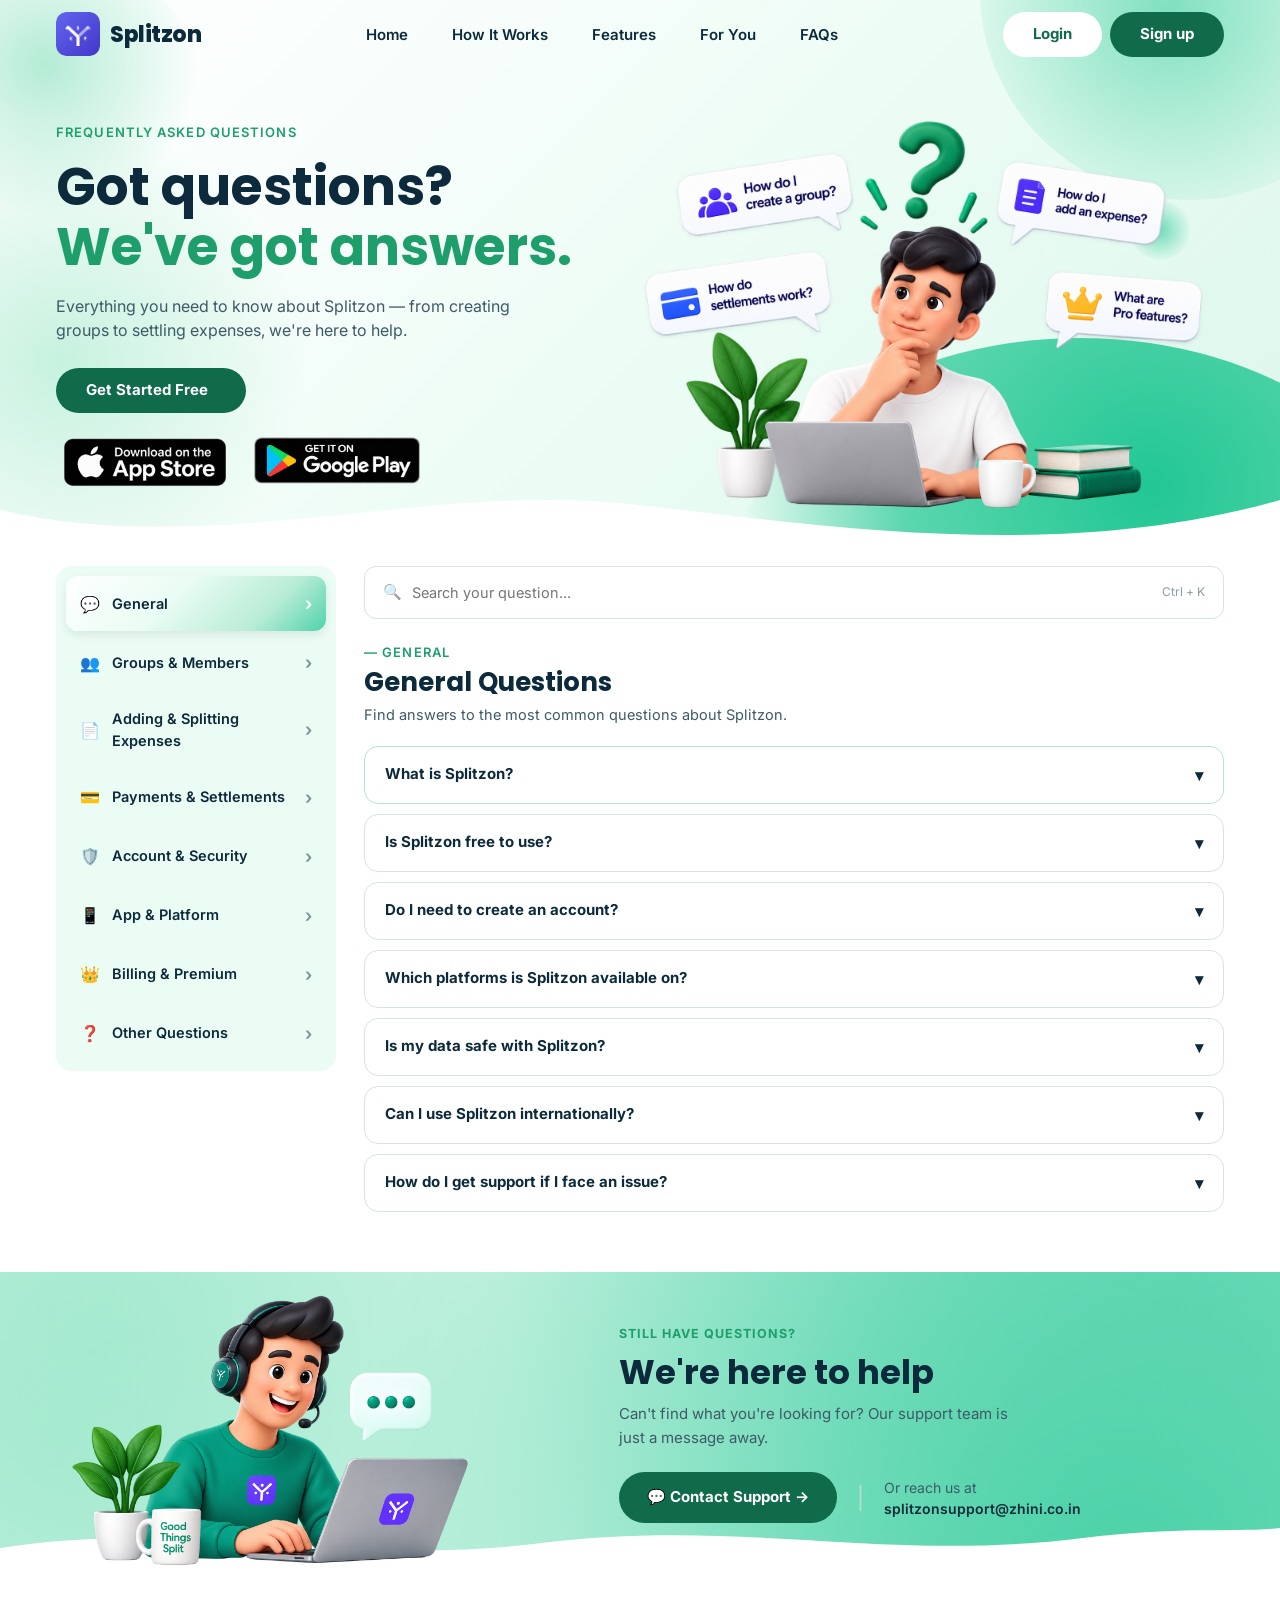
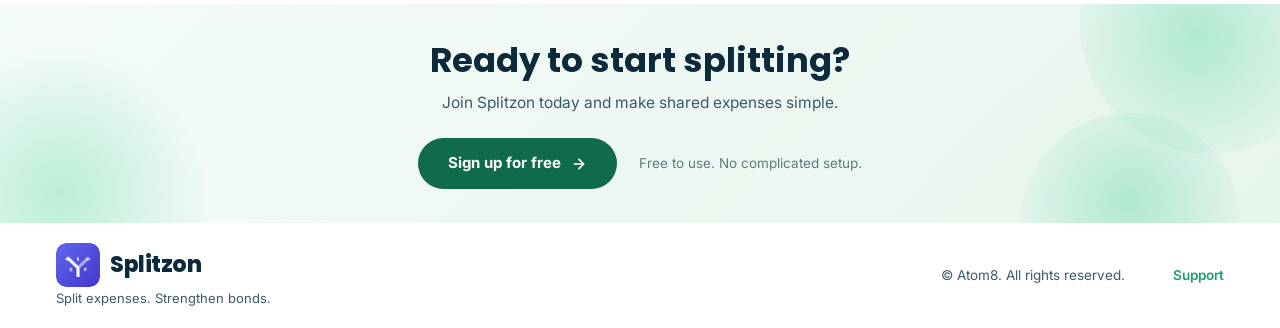
==== faq.html @ 44561567 "updated code" ====
<!DOCTYPE html>
<html lang="en">
<head>
<meta charset="UTF-8">
<meta name="viewport" content="width=device-width, initial-scale=1.0">
<title>FAQs — Splitzon</title>
<link rel="preconnect" href="https://fonts.googleapis.com">
<link href="https://fonts.googleapis.com/css2?family=Inter:wght@400;500;600;700&family=Poppins:wght@600;700;800&display=swap" rel="stylesheet">
<link rel="stylesheet" href="css/styles.css">
<link rel="stylesheet" href="css/faq.css">
</head>
<body>

<!-- ===================== NAVBAR ===================== -->
<header class="navbar">

  <div class="nav-logo">
    <img src="assets/images/logo.png" alt="Splitzon" class="logo-img">
    <span class="logo-text">Splitzon</span>
  </div>

  <!-- Desktop navigation -->
  <ul class="nav-links">
    <li><a href="index.html">Home</a></li>
    <li><a href="how-it-works.html">How It Works</a></li>
    <li><a href="features.html">Features</a></li>
    <li><a href="for-you.html">For You</a></li>
    <li><a href="faq.html" class="active">FAQs</a></li>
  </ul>

  <!-- Desktop auth -->
  <div class="nav-auth">
    <a href="#" class="btn-login">Login</a>
    <a href="#" class="btn-signup">Sign up</a>
  </div>

  <!-- Mobile hamburger -->
  <button
    class="hamburger-btn"
    id="hamburgerBtn"
    aria-label="Toggle menu"
    aria-expanded="false"
    aria-controls="mobileMenu"
  >
    <span></span>
    <span></span>
    <span></span>
  </button>

  <!-- Mobile dropdown menu -->
  <div class="mobile-menu" id="mobileMenu">

    <ul class="mobile-nav-links">
      <li><a href="index.html">Home</a></li>
      <li><a href="how-it-works.html">How It Works</a></li>
      <li><a href="features.html">Features</a></li>
      <li><a href="for-you.html">For You</a></li>
      <li><a href="faq.html" class="active">FAQs</a></li>
    </ul>

    <div class="mobile-auth">
      <a href="#" class="btn-login">Login</a>
      <a href="#" class="btn-signup">Sign up</a>
    </div>

  </div>

</header>

<!-- ===================== FAQ HERO ===================== -->
<section class="faq-hero">
  <span class="faq-blob-tr"></span>
  <span class="faq-blob-dot"></span>
  <span class="faq-blob-br"></span>

  <div class="faq-hero-inner">
    <div class="faq-hero-text">
      <p class="eyebrow">FREQUENTLY ASKED QUESTIONS</p>
      <h1 class="hero-heading">Got questions?<br><span class="accent-green">We've got answers.</span></h1>
      <p class="hero-desc">Everything you need to know about Splitzon — from creating groups to settling expenses, we're here to help.</p>
      <div class="faq-hero-btns">
    <a href="#" class="btn-signup">Get Started Free <span class="btn-arrow"></span></a>
        </div>
        <div class="store-badges">
        <a href="#"><img src="assets/images/app_store.png" alt="Download on App Store" class="badge-img"></a>
        <a href="#"><img src="assets/images/play_store_badge.png" alt="Get it on Google Play" class="badge-img"></a>
        </div>
    </div>
    <div class="faq-hero-visual">
      <img src="assets/images/person_laptop.png" alt="Thinking character" class="faq-hero-img">
    </div>
  </div>
    <div class="faq-hero-wave">
    <svg viewBox="0 0 1440 90" preserveAspectRatio="none" xmlns="http://www.w3.org/2000/svg">
      <path fill="#ffffff" d="M0,40 C240,90 480,10 720,35 C960,60 1200,90 1440,30 L1440,100 L0,100 Z"/>
    </svg>
  </div>

</section>

<!-- ===================== MAIN FAQ SECTION ===================== -->
<section class="faq-main">
  <div class="faq-wrapper">

    <!-- ---------- SIDEBAR ---------- -->
    <aside class="faq-sidebar">
      <a href="#" class="faq-category-item active" data-category="general">
        <span class="faq-cat-icon">💬</span>
        <span>General</span>
        <span class="chevron">›</span>
      </a>
      <a href="#" class="faq-category-item" data-category="groups-members">
        <span class="faq-cat-icon">👥</span>
        <span>Groups & Members</span>
        <span class="chevron">›</span>
      </a>
      <a href="#" class="faq-category-item" data-category="adding-splitting">
        <span class="faq-cat-icon">📄</span>
        <span>Adding & Splitting Expenses</span>
        <span class="chevron">›</span>
      </a>
      <a href="#" class="faq-category-item" data-category="payments-settlements">
        <span class="faq-cat-icon">💳</span>
        <span>Payments & Settlements</span>
        <span class="chevron">›</span>
      </a>
      <a href="#" class="faq-category-item" data-category="account-security">
        <span class="faq-cat-icon">🛡️</span>
        <span>Account & Security</span>
        <span class="chevron">›</span>
      </a>
      <a href="#" class="faq-category-item" data-category="app-platform">
        <span class="faq-cat-icon">📱</span>
        <span>App & Platform</span>
        <span class="chevron">›</span>
      </a>
      <a href="#" class="faq-category-item" data-category="billing-premium">
        <span class="faq-cat-icon">👑</span>
        <span>Billing & Premium</span>
        <span class="chevron">›</span>
      </a>
      <a href="#" class="faq-category-item" data-category="other-questions">
        <span class="faq-cat-icon">❓</span>
        <span>Other Questions</span>
        <span class="chevron">›</span>
      </a>
    </aside>

    <!-- ---------- CONTENT AREA ---------- -->
    <div class="faq-content">

      <div class="faq-search-wrap">
        <span class="search-icon">🔍</span>
        <input type="text" class="faq-search-input" placeholder="Search your question...">
        <span class="search-kbd">Ctrl + K</span>
      </div>

      <!-- ===== GENERAL ===== -->
      <div class="faq-content-section active" data-category="general">
        <p class="section-label">— GENERAL</p>
        <h2 class="section-heading-sm">General Questions</h2>
        <p class="faq-section-desc">Find answers to the most common questions about Splitzon.</p>

        <div class="faq-list">
          <div class="faq-item open">
            <div class="faq-question"><span>What is Splitzon?</span><span class="faq-icon">▾</span></div>
            <div class="faq-answer">
              <p>Splitzon is a simple and smart app to share expenses with friends, roommates, family, and travel groups. You can create groups, add expenses, and let Splitzon handle the math — so you can focus on the people, not the payments.</p>
            </div>
          </div>
          <div class="faq-item">
            <div class="faq-question"><span>Is Splitzon free to use?</span><span class="faq-icon">▾</span></div>
            <div class="faq-answer"><p>Yes, Splitzon is free to use for all core features like creating groups, adding expenses, and settling balances. A Premium plan is available for advanced features.</p></div>
          </div>
          <div class="faq-item">
            <div class="faq-question"><span>Do I need to create an account?</span><span class="faq-icon">▾</span></div>
            <div class="faq-answer"><p>Yes, a free account is required so your groups and expenses are saved and synced across devices.</p></div>
          </div>
          <div class="faq-item">
            <div class="faq-question"><span>Which platforms is Splitzon available on?</span><span class="faq-icon">▾</span></div>
            <div class="faq-answer"><p>Splitzon is available on iOS, Android, and the Web, with your data staying in sync across all of them.</p></div>
          </div>
          <div class="faq-item">
            <div class="faq-question"><span>Is my data safe with Splitzon?</span><span class="faq-icon">▾</span></div>
            <div class="faq-answer"><p>Yes, we use industry-standard encryption to keep your personal and financial data secure at all times.</p></div>
          </div>
          <div class="faq-item">
            <div class="faq-question"><span>Can I use Splitzon internationally?</span><span class="faq-icon">▾</span></div>
            <div class="faq-answer"><p>Yes, Splitzon supports multiple currencies so you can use it while traveling or splitting expenses abroad.</p></div>
          </div>
          <div class="faq-item">
            <div class="faq-question"><span>How do I get support if I face an issue?</span><span class="faq-icon">▾</span></div>
            <div class="faq-answer"><p>You can reach our support team anytime through the Contact Support button below or by emailing support@splitzon.com.</p></div>
          </div>
        </div>
      </div>

      <!-- ===== GROUPS & MEMBERS ===== -->
      <div class="faq-content-section" data-category="groups-members" style="display:none">
        <p class="section-label">— GROUPS & MEMBERS —</p>
        <span class="badge-pill">8 answers</span>
        <h2 class="section-heading-sm">Groups & Members</h2>
        <p class="faq-section-desc">Get answers about creating groups, managing members, invitations, permissions and more.</p>

        <div class="faq-list">
          <div class="faq-item open">
            <div class="faq-question"><span>How do I create a group in Splitzon?</span><span class="faq-icon">▾</span></div>
            <div class="faq-answer">
              <p>To create a group, tap the "+" button on the home screen and select "Create Group". Give your group a name, add a description (optional), and invite members. You can start adding expenses right away!</p>
            </div>
          </div>
          <div class="faq-item">
            <div class="faq-question"><span>How do I invite members to my group?</span><span class="faq-icon">▾</span></div>
            <div class="faq-answer"><p>Open the group, tap "Invite Members", and share the invite link via WhatsApp, Telegram, or SMS.</p></div>
          </div>
          <div class="faq-item">
            <div class="faq-question"><span>Is there a limit on the number of members?</span><span class="faq-icon">▾</span></div>
            <div class="faq-answer"><p>Free groups support up to 10 members. Premium removes this limit entirely.</p></div>
          </div>
          <div class="faq-item">
            <div class="faq-question"><span>Can I remove a member from a group?</span><span class="faq-icon">▾</span></div>
            <div class="faq-answer"><p>Yes, group admins can remove a member from the group settings page at any time.</p></div>
          </div>
          <div class="faq-item">
            <div class="faq-question"><span>Can I transfer group ownership?</span><span class="faq-icon">▾</span></div>
            <div class="faq-answer"><p>Yes, go to group settings, select a member, and choose "Make Admin" to transfer ownership.</p></div>
          </div>
          <div class="faq-item">
            <div class="faq-question"><span>What permissions do group members have?</span><span class="faq-icon">▾</span></div>
            <div class="faq-answer"><p>Members can add expenses, view balances, and settle payments. Only admins can remove members or delete the group.</p></div>
          </div>
          <div class="faq-item">
            <div class="faq-question"><span>Can I leave a group?</span><span class="faq-icon">▾</span></div>
            <div class="faq-answer"><p>Yes, you can leave a group anytime from group settings, as long as your balance is settled.</p></div>
          </div>
          <div class="faq-item">
            <div class="faq-question"><span>What happens to expenses if a member leaves?</span><span class="faq-icon">▾</span></div>
            <div class="faq-answer"><p>Their past expenses remain in the group history, but they won't be included in future splits.</p></div>
          </div>
        </div>
      </div>

      <!-- ===== ADDING & SPLITTING EXPENSES ===== -->
      <div class="faq-content-section" data-category="adding-splitting" style="display:none">
        <p class="section-label">— ADDING & SPLITTING EXPENSES —</p>
        <span class="badge-pill">10 answers</span>
        <h2 class="section-heading-sm">Adding & Splitting Expenses</h2>
        <p class="faq-section-desc">Get answers about adding expenses, splitting bills, using different split methods, and managing expense details.</p>

        <div class="faq-list">
          <div class="faq-item open">
            <div class="faq-question"><span>How do I add an expense in Splitzon?</span><span class="faq-icon">▾</span></div>
            <div class="faq-answer">
              <ol class="faq-steps">
                <li>Tap the "+" button on the home screen.</li>
                <li>Enter the amount, a title (e.g., Dinner, Rent, Trip), and select a group.</li>
                <li>Choose a category (e.g., Food, Travel, Shopping).</li>
                <li>Select how you want to split (equally, by amount, or by percentage).</li>
                <li>Add members and tap "Save".</li>
              </ol>
              <p class="faq-answer-note">That's it! The expense will be added and shared with group members.</p>
            </div>
          </div>
          <div class="faq-item">
            <div class="faq-question"><span>What are the different split methods available?</span><span class="faq-icon">▾</span></div>
            <div class="faq-answer"><p>You can split equally, by exact amount, by percentage, or by shares.</p></div>
          </div>
          <div class="faq-item">
            <div class="faq-question"><span>Can I split an expense unequally?</span><span class="faq-icon">▾</span></div>
            <div class="faq-answer"><p>Yes, choose "By Amount" or "By Percentage" when adding the expense to split it unequally.</p></div>
          </div>
          <div class="faq-item">
            <div class="faq-question"><span>How do I edit or delete an expense?</span><span class="faq-icon">▾</span></div>
            <div class="faq-answer"><p>Open the expense from the group, tap the three-dot menu, and choose Edit or Delete.</p></div>
          </div>
          <div class="faq-item">
            <div class="faq-question"><span>Can I add a receipt or image to an expense?</span><span class="faq-icon">▾</span></div>
            <div class="faq-answer"><p>Yes, you can attach a photo of the receipt while adding or editing an expense.</p></div>
          </div>
          <div class="faq-item">
            <div class="faq-question"><span>What categories can I use?</span><span class="faq-icon">▾</span></div>
            <div class="faq-answer"><p>Splitzon offers categories like Food, Travel, Rent, Shopping, Entertainment, and more.</p></div>
          </div>
          <div class="faq-item">
            <div class="faq-question"><span>Will members get notified when I add an expense?</span><span class="faq-icon">▾</span></div>
            <div class="faq-answer"><p>Yes, all group members receive an instant notification when a new expense is added.</p></div>
          </div>
          <div class="faq-item">
            <div class="faq-question"><span>Can I add expenses in different currencies?</span><span class="faq-icon">▾</span></div>
            <div class="faq-answer"><p>Yes, Splitzon supports multiple currencies for international groups and trips.</p></div>
          </div>
          <div class="faq-item">
            <div class="faq-question"><span>What happens if I added the wrong amount?</span><span class="faq-icon">▾</span></div>
            <div class="faq-answer"><p>You can edit the expense anytime to correct the amount — balances update automatically.</p></div>
          </div>
          <div class="faq-item">
            <div class="faq-question"><span>Can I mark an expense as paid?</span><span class="faq-icon">▾</span></div>
            <div class="faq-answer"><p>Yes, you can mark any expense or your share as paid manually from the expense details screen.</p></div>
          </div>
        </div>
      </div>

      <!-- ===== PAYMENTS & SETTLEMENTS ===== -->
      <div class="faq-content-section" data-category="payments-settlements" style="display:none">
        <p class="section-label">— PAYMENTS & SETTLEMENTS —</p>
        <span class="badge-pill">9 answers</span>
        <h2 class="section-heading-sm">Payments & Settlements</h2>
        <p class="faq-section-desc">Get answers about settling balances, making payments, tracking who owes what, and using different payment methods in Splitzon.</p>

        <div class="faq-list">
          <div class="faq-item open">
            <div class="faq-question"><span>How do I settle my balance in Splitzon?</span><span class="faq-icon">▾</span></div>
            <div class="faq-answer">
              <ol class="faq-steps">
                <li>Open the group and go to the Settlements tab.</li>
                <li>Tap "Settle Now" next to the amount you owe.</li>
                <li>Choose a payment method (e.g., UPI, card, or mark as paid offline).</li>
                <li>Confirm the payment and you're done!</li>
              </ol>
              <p class="faq-answer-note">Once the payment is completed, the balance will be updated automatically for all members in the group.</p>
            </div>
          </div>
          <div class="faq-item">
            <div class="faq-question"><span>What payment methods are supported?</span><span class="faq-icon">▾</span></div>
            <div class="faq-answer"><p>Splitzon supports UPI, debit/credit cards, and marking payments as done offline.</p></div>
          </div>
          <div class="faq-item">
            <div class="faq-question"><span>Is it safe to make payments through Splitzon?</span><span class="faq-icon">▾</span></div>
            <div class="faq-answer"><p>Yes, all payments are processed through secure, encrypted payment gateways.</p></div>
          </div>
          <div class="faq-item">
            <div class="faq-question"><span>Can I mark a payment as done manually?</span><span class="faq-icon">▾</span></div>
            <div class="faq-answer"><p>Yes, if you paid someone outside the app (e.g., cash), you can mark it as settled manually.</p></div>
          </div>
          <div class="faq-item">
            <div class="faq-question"><span>How long does it take for a payment to reflect?</span><span class="faq-icon">▾</span></div>
            <div class="faq-answer"><p>Online payments reflect instantly. Manual settlements reflect as soon as you mark them.</p></div>
          </div>
          <div class="faq-item">
            <div class="faq-question"><span>What happens after I make a payment?</span><span class="faq-icon">▾</span></div>
            <div class="faq-answer"><p>The group balance updates automatically and all members are notified.</p></div>
          </div>
          <div class="faq-item">
            <div class="faq-question"><span>Can I view my payment history?</span><span class="faq-icon">▾</span></div>
            <div class="faq-answer"><p>Yes, tap on any group and go to the Settlements tab to view full payment history.</p></div>
          </div>
          <div class="faq-item">
            <div class="faq-question"><span>Can I remind someone to settle their balance?</span><span class="faq-icon">▾</span></div>
            <div class="faq-answer"><p>Yes, tap "Remind" next to their name to send a gentle payment reminder.</p></div>
          </div>
          <div class="faq-item">
            <div class="faq-question"><span>Does Splitzon charge any fees for payments?</span><span class="faq-icon">▾</span></div>
            <div class="faq-answer"><p>Splitzon does not charge extra fees; standard payment gateway charges may apply.</p></div>
          </div>
        </div>
      </div>

      <!-- ===== ACCOUNT & SECURITY ===== -->
      <div class="faq-content-section" data-category="account-security" style="display:none">
        <p class="section-label">— ACCOUNT & SECURITY —</p>
        <span class="badge-pill">10 answers</span>
        <h2 class="section-heading-sm">Account & Security</h2>
        <p class="faq-section-desc">Get answers about your account, login, security settings, data privacy, and keeping your information safe on Splitzon.</p>

        <div class="faq-list">
          <div class="faq-item open">
            <div class="faq-question"><span>How do I create an account on Splitzon?</span><span class="faq-icon">▾</span></div>
            <div class="faq-answer">
              <ol class="faq-steps">
                <li>Download the Splitzon app (iOS or Android) or visit our website.</li>
                <li>Enter your mobile number and verify it with the OTP.</li>
                <li>Add your name and profile details.</li>
                <li>You're all set! Start creating groups and sharing expenses.</li>
              </ol>
            </div>
          </div>
          <div class="faq-item">
            <div class="faq-question"><span>How do I log in to my account?</span><span class="faq-icon">▾</span></div>
            <div class="faq-answer"><p>Enter your registered mobile number and verify with the OTP sent to your phone.</p></div>
          </div>
          <div class="faq-item">
            <div class="faq-question"><span>Can I change my registered mobile number?</span><span class="faq-icon">▾</span></div>
            <div class="faq-answer"><p>Yes, go to Profile → Security → Change Mobile Number and verify the new number with OTP.</p></div>
          </div>
          <div class="faq-item">
            <div class="faq-question"><span>How can I reset my password?</span><span class="faq-icon">▾</span></div>
            <div class="faq-answer"><p>Tap "Forgot Password" on the login screen and follow the OTP verification steps.</p></div>
          </div>
          <div class="faq-item">
            <div class="faq-question"><span>Is my data safe with Splitzon?</span><span class="faq-icon">▾</span></div>
            <div class="faq-answer"><p>Yes, we use industry-leading encryption to protect all your personal and financial data.</p></div>
          </div>
          <div class="faq-item">
            <div class="faq-question"><span>Can I delete my account?</span><span class="faq-icon">▾</span></div>
            <div class="faq-answer"><p>Yes, go to Profile → Security → Delete Account. This action is permanent.</p></div>
          </div>
          <div class="faq-item">
            <div class="faq-question"><span>What data does Splitzon collect?</span><span class="faq-icon">▾</span></div>
            <div class="faq-answer"><p>We collect only what's needed — your name, mobile number, and expense data you enter.</p></div>
          </div>
          <div class="faq-item">
            <div class="faq-question"><span>Can I control who sees my information?</span><span class="faq-icon">▾</span></div>
            <div class="faq-answer"><p>Yes, use the Privacy settings to control what group members can see about you.</p></div>
          </div>
          <div class="faq-item">
            <div class="faq-question"><span>How do I enable two-factor authentication (2FA)?</span><span class="faq-icon">▾</span></div>
            <div class="faq-answer"><p>Go to Profile → Security → Two-Factor Authentication and follow the setup steps.</p></div>
          </div>
          <div class="faq-item">
            <div class="faq-question"><span>What should I do if I suspect suspicious activity?</span><span class="faq-icon">▾</span></div>
            <div class="faq-answer"><p>Immediately change your password and contact support@splitzon.com.</p></div>
          </div>
        </div>
      </div>

      <!-- ===== APP & PLATFORM ===== -->
      <div class="faq-content-section" data-category="app-platform" style="display:none">
        <p class="section-label">— APP & PLATFORM —</p>
        <span class="badge-pill">9 answers</span>
        <h2 class="section-heading-sm">App & Platform</h2>
        <p class="faq-section-desc">Get answers about the Splitzon app, supported platforms, device requirements, updates, and troubleshooting.</p>

        <div class="faq-list">
          <div class="faq-item open">
            <div class="faq-question"><span>Which platforms is Splitzon available on?</span><span class="faq-icon">▾</span></div>
            <div class="faq-answer">
              <ul class="faq-icon-list">
                <li><span class="platform-icon"></span><strong>iOS</strong> – Download from the App Store (iOS 13.0 or later)</li>
                <li><span class="platform-icon">▶</span><strong>Android</strong> – Download from the Google Play Store (Android 8.0 or later)</li>
                <li><span class="platform-icon">🌐</span><strong>Web</strong> – Access via our website at app.splitzon.com</li>
              </ul>
              <p class="faq-answer-note">Your data stays in sync across all devices, so you can use Splitzon anytime, anywhere.</p>
            </div>
          </div>
          <div class="faq-item">
            <div class="faq-question"><span>What are the minimum system requirements?</span><span class="faq-icon">▾</span></div>
            <div class="faq-answer"><p>iOS 13.0+, Android 8.0+, or any modern web browser.</p></div>
          </div>
          <div class="faq-item">
            <div class="faq-question"><span>How do I download and install the app?</span><span class="faq-icon">▾</span></div>
            <div class="faq-answer"><p>Search "Splitzon" on the App Store or Google Play and tap Install.</p></div>
          </div>
          <div class="faq-item">
            <div class="faq-question"><span>Is Splitzon available on desktop or web?</span><span class="faq-icon">▾</span></div>
            <div class="faq-answer"><p>Yes, visit app.splitzon.com from any desktop browser.</p></div>
          </div>
          <div class="faq-item">
            <div class="faq-question"><span>Can I use the same account on multiple devices?</span><span class="faq-icon">▾</span></div>
            <div class="faq-answer"><p>Yes, log in with the same mobile number on any device to access your account.</p></div>
          </div>
          <div class="faq-item">
            <div class="faq-question"><span>How do I update the app?</span><span class="faq-icon">▾</span></div>
            <div class="faq-answer"><p>Updates are available through the App Store or Google Play automatically or manually.</p></div>
          </div>
          <div class="faq-item">
            <div class="faq-question"><span>Why am I not receiving notifications?</span><span class="faq-icon">▾</span></div>
            <div class="faq-answer"><p>Check that notifications are enabled for Splitzon in your device settings.</p></div>
          </div>
          <div class="faq-item">
            <div class="faq-question"><span>The app is not working. What should I do?</span><span class="faq-icon">▾</span></div>
            <div class="faq-answer"><p>Try restarting the app, checking your internet connection, or reinstalling it.</p></div>
          </div>
          <div class="faq-item">
            <div class="faq-question"><span>Is Splitzon available in my country?</span><span class="faq-icon">▾</span></div>
            <div class="faq-answer"><p>Splitzon is available worldwide with multi-currency support.</p></div>
          </div>
        </div>
      </div>

      <!-- ===== BILLING & PREMIUM ===== -->
      <div class="faq-content-section" data-category="billing-premium" style="display:none">
        <p class="section-label">— BILLING & PREMIUM —</p>
        <span class="badge-pill">10 answers</span>
        <h2 class="section-heading-sm">Billing & Premium</h2>
        <p class="faq-section-desc">Find answers about Splitzon Premium, subscription plans, billing, payments, features, and more.</p>

        <div class="faq-list">
          <div class="faq-item open">
            <div class="faq-question"><span>What is Splitzon Premium?</span><span class="faq-icon">▾</span></div>
            <div class="faq-answer">
              <p>Splitzon Premium gives you access to advanced features to make shared expenses even simpler. With Premium, you get:</p>
              <ul class="faq-checklist">
                <li>Unlimited groups and members</li>
                <li>Advanced expense insights and reports</li>
                <li>Export to PDF/Excel</li>
                <li>WhatsApp & Telegram notifications</li>
                <li>Priority customer support</li>
              </ul>
              <p class="faq-answer-note">Upgrade to Premium and get the most out of Splitzon!</p>
            </div>
          </div>
          <div class="faq-item">
            <div class="faq-question"><span>How much does Splitzon Premium cost?</span><span class="faq-icon">▾</span></div>
            <div class="faq-answer"><p>Pricing details are available on our Plans page and may vary by region.</p></div>
          </div>
          <div class="faq-item">
            <div class="faq-question"><span>How do I upgrade to Premium?</span><span class="faq-icon">▾</span></div>
            <div class="faq-answer"><p>Go to Profile → Billing & Premium and tap "Unlock More Together".</p></div>
          </div>
          <div class="faq-item">
            <div class="faq-question"><span>What payment methods are supported?</span><span class="faq-icon">▾</span></div>
            <div class="faq-answer"><p>We support UPI, credit/debit cards, and major digital wallets.</p></div>
          </div>
          <div class="faq-item">
            <div class="faq-question"><span>Can I cancel my subscription anytime?</span><span class="faq-icon">▾</span></div>
            <div class="faq-answer"><p>Yes, you can cancel anytime from Profile → Billing & Premium → Manage Subscription.</p></div>
          </div>
          <div class="faq-item">
            <div class="faq-question"><span>Will I get a refund if I cancel?</span><span class="faq-icon">▾</span></div>
            <div class="faq-answer"><p>Refunds are handled as per our refund policy — please check the Plans page for details.</p></div>
          </div>
          <div class="faq-item">
            <div class="faq-question"><span>What happens after my subscription ends?</span><span class="faq-icon">▾</span></div>
            <div class="faq-answer"><p>Your account reverts to the free plan, and Premium-only features become unavailable.</p></div>
          </div>
          <div class="faq-item">
            <div class="faq-question"><span>Is there a free trial available?</span><span class="faq-icon">▾</span></div>
            <div class="faq-answer"><p>Yes, new users can try Premium free for a limited period.</p></div>
          </div>
          <div class="faq-item">
            <div class="faq-question"><span>What features are included in the free plan?</span><span class="faq-icon">▾</span></div>
            <div class="faq-answer"><p>The free plan includes group creation, expense splitting, and basic settlements.</p></div>
          </div>
          <div class="faq-item">
            <div class="faq-question"><span>I was charged but didn't receive Premium. What should I do?</span><span class="faq-icon">▾</span></div>
            <div class="faq-answer"><p>Please contact support@splitzon.com with your payment details for quick resolution.</p></div>
          </div>
        </div>
      </div>

      <!-- ===== OTHER QUESTIONS ===== -->
      <div class="faq-content-section" data-category="other-questions" style="display:none">
        <p class="section-label">— OTHER QUESTIONS —</p>
        <span class="badge-pill">11 answers</span>
        <h2 class="section-heading-sm">Other Questions</h2>
        <p class="faq-section-desc">Find answers to miscellaneous questions about Splitzon, use cases, troubleshooting, and more.</p>

        <div class="faq-list">
          <div class="faq-item open">
            <div class="faq-question"><span>What is Splitzon and how is it different from other expense apps?</span><span class="faq-icon">▾</span></div>
            <div class="faq-answer">
              <p>Splitzon is a simple and smart app to share expenses with friends, roommates, family, and travel groups. Unlike traditional expense apps, Splitzon focuses on people — not just payments. You can create groups, add expenses, split them in different ways, and settle balances easily, with support across mobile, web, WhatsApp, and Telegram.</p>
              <ul class="faq-checklist">
                <li>Simple and easy to use</li>
                <li>Supports multiple split methods</li>
                <li>Works across mobile, web, and chat platforms</li>
                <li>Built for groups, trips, roommates, and more</li>
              </ul>
            </div>
          </div>
          <div class="faq-item">
            <div class="faq-question"><span>Can I use Splitzon for personal expenses (not groups)?</span><span class="faq-icon">▾</span></div>
            <div class="faq-answer"><p>Yes, you can track personal expenses in a solo group without inviting anyone else.</p></div>
          </div>
          <div class="faq-item">
            <div class="faq-question"><span>Is Splitzon available in my country?</span><span class="faq-icon">▾</span></div>
            <div class="faq-answer"><p>Yes, Splitzon is available worldwide with multi-currency support.</p></div>
          </div>
          <div class="faq-item">
            <div class="faq-question"><span>Does Splitzon support multiple currencies?</span><span class="faq-icon">▾</span></div>
            <div class="faq-answer"><p>Yes, you can add expenses in different currencies within the same group.</p></div>
          </div>
          <div class="faq-item">
            <div class="faq-question"><span>Can I export my data?</span><span class="faq-icon">▾</span></div>
            <div class="faq-answer"><p>Yes, Premium users can export group data and reports to PDF or Excel.</p></div>
          </div>
          <div class="faq-item">
            <div class="faq-question"><span>How do I report a bug or suggest a feature?</span><span class="faq-icon">▾</span></div>
            <div class="faq-answer"><p>Email us at support@splitzon.com — we welcome all feedback and suggestions.</p></div>
          </div>
          <div class="faq-item">
            <div class="faq-question"><span>Is there a limit on the number of groups I can create?</span><span class="faq-icon">▾</span></div>
            <div class="faq-answer"><p>Free users can create up to 5 groups; Premium removes this limit.</p></div>
          </div>
          <div class="faq-item">
            <div class="faq-question"><span>Can I use Splitzon for business or teams?</span><span class="faq-icon">▾</span></div>
            <div class="faq-answer"><p>Yes, teams can use Splitzon to track shared expenses like travel or office costs.</p></div>
          </div>
          <div class="faq-item">
            <div class="faq-question"><span>What happens if I lose my phone?</span><span class="faq-icon">▾</span></div>
            <div class="faq-answer"><p>Log in with your mobile number and OTP on a new device — your data stays safe in the cloud.</p></div>
          </div>
          <div class="faq-item">
            <div class="faq-question"><span>How do I delete my data?</span><span class="faq-icon">▾</span></div>
            <div class="faq-answer"><p>Go to Profile → Security → Delete Account to permanently remove your data.</p></div>
          </div>
          <div class="faq-item">
            <div class="faq-question"><span>Where can I contact support?</span><span class="faq-icon">▾</span></div>
            <div class="faq-answer"><p>Reach us anytime at support@splitzon.com or via the Contact Support button below.</p></div>
          </div>
        </div>
      </div>

    </div><!-- /.faq-content -->
  </div><!-- /.faq-wrapper -->
</section>

<!-- ===================== SUPPORT CTA BAND ===================== -->
<div class="decor-wrap">
<section class="faq-support-band">
  <div class="support-left">
    <img src="assets/images/contact_us.png" alt="Support agent" class="support-img">
  </div>
  <div class="support-right">
    <p class="section-label">STILL HAVE QUESTIONS?</p>
    <h2 class="section-heading-sm">We're here to help</h2>
    <p class="faq-section-desc">Can't find what you're looking for? Our support team is just a message away.</p>
    <div class="support-cta-row">
        <a href="#" class="btn-signup">💬 Contact Support →</a>
        <span class="support-divider">|</span>
        <span class="support-email">Or reach us at <strong>splitzonsupport@zhini.co.in</strong></span>
    </div>
  </div>
</section>

<!-- ===================== FINAL CTA ===================== -->
<section class="final-cta">
  <span class="cta-blob cta-blob-1"></span>
  <span class="cta-blob cta-blob-2"></span>
  <span class="cta-blob cta-blob-3"></span>
  <div class="final-cta-inner">
    <h2>Ready to start splitting?</h2>
    <p>Join Splitzon today and make shared expenses simple.</p>
    <div class="cta-row">
      <a href="#" class="btn-signup">Sign up for free
        <svg class="btn-arrow" width="16" height="16" viewBox="0 0 24 24" fill="none" stroke="currentColor" stroke-width="2.5" stroke-linecap="round" stroke-linejoin="round"><path d="M5 12h14M12 5l7 7-7 7"/></svg>
      </a>
      <span class="cta-note">Free to use. No complicated setup.</span>
    </div>
  </div>
</section>

<!-- ===================== FOOTER ===================== -->
<footer class="footer">
  <div class="footer-brand">
    <div class="nav-logo">
      <img src="assets/images/logo.png" alt="Splitzon" class="logo-img">
      <span class="logo-text">Splitzon</span>
    </div>
    <p>Split expenses. Strengthen bonds.</p>
  </div>
  <div class="footer-bottom-bar">
    <span class="footer-copyright">© Atom8. All rights reserved.</span>
    <a href="#" class="footer-support-link">Support</a>
  </div>
</footer>

<script src="js/script.js"></script>
<script src="js/mobile-menu.js"></script>
</body>
</html>
---- css/styles.css ----
/* ==========================================================
   Splitzon Landing Page — CSS
   Colors/fonts mirror the Flutter SplitzonColors / SplitzonText
   Updated to match latest Flutter home_screen.dart
   + Mobile responsive fixes (hamburger menu, phone mockup, trust strip)
   ========================================================== */

:root {
  --navy-text: #0C2A3B;
  --body-text: #3E5A66;
  --purple: #6C4FE8;
  --dark-green-btn: #0F6B4A;
  --mint-top: #EFFDF6;
  --mint-mid: #BDEBD3;
  --teal-bottom: #57C596;
  --card-green-bg: #DDF3E7;
  --card-purple-bg: #E9E3FB;
  --card-orange-bg: #FCEBD7;
  --card-pink-bg: #FBE1E7;
  --card-blue-bg: #DCEBFB;
  --section-label-green: #1E9E6B;
  --footer-bg: #EAF9F1;
  --input-border: #D8E4E1;
}

* {
  box-sizing: border-box;
}

* { box-sizing: border-box; margin: 0; padding: 0; }

body {
  font-family: 'Inter', sans-serif;
  color: var(--body-text);
  line-height: 1.5;
  background: #ffffff;
  overflow-x: hidden;
}

h1, h2, h3, h4 {
  font-family: 'Poppins', sans-serif;
  color: var(--navy-text);
  font-weight: 700;
  line-height: 1.15;
}

a { text-decoration: none; color: inherit; }

.hero {
  position: relative;
  isolation: isolate;
  overflow: hidden;
  background:
    linear-gradient(
      110deg,
      #FFFFFF 0%,
      #F5FCF8 30%,
      #E4F7ED 52%,
      #A9E3C5 68%,
      #32B982 100%
    );
}

.hero::before {
  content: "";
  position: absolute;
  width: 850px;
  height: 850px;
  right: -300px;
  top: -500px;
  border-radius: 50%;
  border: 100px solid rgba(255, 255, 255, 0.28);
  filter: blur(1px);
  pointer-events: none;
  z-index: -1;
}

.hero::after {
  content: "";
  position: absolute;
  width: 760px;
  height: 760px;
  right: -300px;
  bottom: -560px;
  border-radius: 50%;
  border: 90px solid rgba(255, 255, 255, 0.12);
  pointer-events: none;
  z-index: -1;
}

.navbar {
  position: relative;
  display: flex;
  align-items: center;
  justify-content: space-between;
  padding: 12px 56px;
  flex-wrap: wrap;
  gap: 16px;
}

.nav-logo { display: flex; align-items: center; gap: 10px; }
.logo-img {
  width: 44px;
  height: 44px;
  border-radius: 10px;
  object-fit: contain;
  display: block;
  image-rendering: auto;
}
.logo-fallback {
  width: 40px; height: 40px; border-radius: 10px;
  background: var(--purple); color: #fff;
  align-items: center; justify-content: center; font-weight: 800;
}
.logo-text { font-family: 'Poppins', sans-serif; font-weight: 800; font-size: 22px; color: var(--navy-text); letter-spacing: -0.5px; }

.nav-links { display: flex; list-style: none; gap: 44px; }
.nav-links a { font-weight: 600; font-size: 15px; color: var(--navy-text); }
.nav-links a:hover { color: var(--section-label-green); }

.nav-auth { display: flex; align-items: center; gap: 8px; }
.btn-login {
  font-weight: 700; font-size: 15px; color: var(--dark-green-btn);
  background: #fff; padding: 11px 30px; border-radius: 30px;
}
.btn-signup {
  background: var(--dark-green-btn); color: #fff; font-weight: 700; font-size: 15px;
  padding: 11px 30px; border-radius: 30px; transition: opacity 0.15s ease;
}
.btn-signup:hover { opacity: 0.9; }

/* ================= HAMBURGER (mobile only) ================= */
.hamburger-btn {
  display: none;
  flex-direction: column;
  justify-content: center;
  align-items: center;
  gap: 5px;
  width: 40px;
  height: 40px;
  background: transparent;
  border: none;
  cursor: pointer;
  z-index: 30;
  flex-shrink: 0;
}
.hamburger-btn span {
  display: block;
  width: 24px;
  height: 2.5px;
  border-radius: 2px;
  background: var(--navy-text);
  transition: transform 0.25s ease, opacity 0.2s ease;
}
.hamburger-btn.open span:nth-child(1) { transform: translateY(7.5px) rotate(45deg); }
.hamburger-btn.open span:nth-child(2) { opacity: 0; }
.hamburger-btn.open span:nth-child(3) { transform: translateY(-7.5px) rotate(-45deg); }

.mobile-menu {
  display: none;
  width: 100%;
  flex-direction: column;
  background: #fff;
  border-radius: 16px;
  box-shadow: 0 12px 28px rgba(12, 42, 59, 0.14);
  margin-top: 8px;
  padding: 10px 8px;
  order: 3;
}
.mobile-menu.open { display: flex; }
.mobile-nav-links { list-style: none; display: flex; flex-direction: column; }
.mobile-nav-links a {
  display: block;
  font-weight: 600;
  font-size: 15px;
  color: var(--navy-text);
  padding: 12px 14px;
  border-radius: 10px;
}
.mobile-nav-links a:active,
.mobile-nav-links a:hover { background: var(--footer-bg); color: var(--section-label-green); }
.mobile-auth {
  display: flex;
  gap: 10px;
  padding: 10px 10px 4px;
  border-top: 1px solid #EEF3F1;
  margin-top: 6px;
}
.mobile-auth .btn-login,
.mobile-auth .btn-signup {
  flex: 1;
  text-align: center;
  padding: 12px 10px;
}
.mobile-auth .btn-login { border: 1.5px solid var(--dark-green-btn); }

.hero-content {
  position: relative;
  z-index: 2;
  display: flex;
  align-items: flex-start;
  justify-content: space-between;
  gap: 40px;
  padding: 30px 56px 0;
  flex-wrap: wrap;
}

.hero-text { max-width: 520px; }
.eyebrow {
  font-weight: 600; font-size: 13px; letter-spacing: 1.1px;
  color: var(--section-label-green); margin-bottom: 14px;
}
.hero-heading { font-size: 52px; margin-bottom: 18px; }
.accent-green { color: #1E9E6B; }
.hero-desc { font-size: 16px; margin-bottom: 26px; max-width: 480px; }

.store-badges { display: flex; gap: 12px; margin-bottom: 14px; }
.badge-img { height: 46px; }

.hero-footnote { font-size: 13px; }

.hero-visual {
  position: relative;
  flex: 1;
  min-width: 420px;
  height: 420px;
  padding-left: 190px;
  z-index: 1;
}
.mockup-stack { position: relative; width: 100%; height: 100%; }
.laptop-mockup {
  position: absolute; left: 40px; top: 50px; width: 510px;; max-width: 90%;
  filter: drop-shadow(0 20px 30px rgba(0,0,0,0.18));
}
.phone-mockup {
  position: absolute; left: 15px; top: 90px; width: 220px;
  filter: drop-shadow(0 15px 20px rgba(0,0,0,0.2));
}

.float-card {
  position: absolute;
  width: 135px;
  background: #fff;
  border-radius: 14px;
  padding: 11px;
  box-shadow: 0 8px 16px rgba(0,0,0,0.08);
}

.float-card p {
  font-size: 13.5px;
  font-weight: 600;
  color: var(--navy-text);
  line-height: 1.25;
}

.float-icon {
  width: 34px; height: 34px; border-radius: 9px; margin-bottom: 8px;
  display: flex; align-items: center; justify-content: center; font-size: 16px;
}
.icon-green { background: var(--card-green-bg); }
.icon-purple { background: var(--card-purple-bg); }
.icon-orange { background: var(--card-orange-bg); }
.icon-pink { background: var(--card-pink-bg); }
.icon-blue { background: var(--card-blue-bg); }

.card-whatsapp { left: -155px; top: 10px; }
.card-track    { left: -155px; top: 140px; }
.card-settle   { left: -155px; top: 270px; }

.card-telegram {
  position: absolute;
  right: 0;
  top: 10px;
  height: 135px;
}

.card-currency {
  position: absolute;
  right: 0;
  top: 155px;
  height: 135px;
}

.card-notify {
  position: absolute;
  right: 0;
  top: 300px;
  height: 135px;
}

.flags-row { display: flex; margin-bottom: 8px; }
.flag {
  width: 26px; height: 26px; border-radius: 50%; background: #fff;
  display: flex; align-items: center; justify-content: center; font-size: 13px;
  box-shadow: 0 2px 4px rgba(0,0,0,0.08); margin-left: -8px; border: 2px solid #fff;
}
.flag:first-child { margin-left: 0; }

/* ================= TRUST STRIP ================= */
.trust-strip {
  display: flex;
  align-items: center;
  justify-content: center;
  gap: 28px;
  width: 100%;
  padding: 12px 56px 18px;
  margin-top: -2px;
}

.trust-item {
  display: flex;
  align-items: center;
  gap: 8px;
  white-space: nowrap;
  font-size: 13px;
  color: var(--body-text);
}

.trust-icon {
  font-size: 22px;
  color: var(--section-label-green);
  line-height: 1;
}

.trust-separator {
  color: #75B89D;
  font-size: 18px;
}

/* ================= WHY SECTION ================= */
.why-section { padding: 28px 56px; text-align: center; background: #fff; }
.section-label {
  font-weight: 600; font-size: 13px; letter-spacing: 1.1px; color: var(--section-label-green);
  margin-bottom: 10px;
}
.section-heading { font-size: 34px; margin-bottom: 40px; }

.feature-grid {
  display: grid;
  grid-template-columns: repeat(8, 1fr);
  gap: 12px;
  text-align: left;
}
.feature-card {
  background: #F0F7FF;
  border: 1px solid #EFF1F0;
  border-radius: 16px;
  padding: 14px;
  box-shadow: 0 4px 12px rgba(0,0,0,0.03);
  min-height: 185px;
  display: flex;
  flex-direction: column;
}
.feature-icon {
  width: 40px; height: 40px; border-radius: 10px; margin-bottom: 12px;
  display: flex; align-items: center; justify-content: center; font-size: 18px;
  flex-shrink: 0;
}
.feature-card h3 { font-size: 13.5px; margin-bottom: 6px; }
.feature-card p { font-size: 11.5px; flex: 1; }
.chat-icons { display: flex; gap: 6px; margin-top: 8px; }
.chat-dot {
  width: 24px; height: 24px; border-radius: 50%; display: flex;
  align-items: center; justify-content: center; font-size: 11px; color: #fff;
}
.dot-green { background: #25D366; }
.dot-blue { background: #2AABEE; }

/* ================= DECORATIVE BACKGROUND BLOBS (behind Perfect For / CTA / Footer) ================= */
.decor-wrap { position: relative; overflow: hidden; }
.decor-circle { position: absolute; border-radius: 50%; pointer-events: none; z-index: 0; }
.dc-1 { width: 280px; height: 280px; left: -110px; bottom: -130px; background: rgba(233, 232, 250, 0.65); }
.dc-2 { width: 255px; height: 255px; left: 40px;  bottom: -150px; background: rgba(216, 245, 232, 0.75); }
.dc-3 { width: 220px; height: 220px; right: -100px; bottom: -90px; background: rgba(216, 245, 232, 0.75); }
.dc-4 { width: 150px; height: 150px; right: 0px;   bottom: -120px; background: rgba(200, 240, 223, 0.7); }
.decor-wrap > .perfect-section,
.decor-wrap > .cta-wrap,
.decor-wrap > .footer { position: relative; z-index: 1; }

/* ================= PERFECT FOR ================= */
.perfect-section { background: #fff; padding: 8px 0 14px; text-align: center; }
.perfect-section .section-label { font-size: 12px; margin-bottom: 4px; padding: 0 22px; }
.perfect-section .section-heading { font-size: 24px; margin-bottom: 8px; padding: 0 22px; }

.perfect-box {
  width: calc(100% - 120px);
  max-width: 1266px;
  margin: 0 auto;
  background: var(--footer-bg);
  border-radius: 20px;
  padding: 20px 56px;
}
.perfect-grid {
  display: flex;
  align-items: center;
  justify-content: center;
  flex-wrap: wrap;
}
.perfect-item { display: flex; align-items: flex-start; gap: 10px; text-align: left; }
.perfect-icon { font-size: 22px; color: var(--section-label-green); line-height: 1; margin-top: 2px; }
.perfect-item h4 { font-size: 14px; margin-bottom: 2px; }
.perfect-item p { font-size: 12.5px; }
.perfect-divider { width: 1px; height: 40px; background: #B7D6C5; margin: 0 28px; flex-shrink: 0; }

/* ================= BOTTOM CTA ================= */
.cta-wrap { padding: 0 250px 40px; }
.cta-box {
  background: var(--footer-bg); border-radius: 20px; padding: 28px;
  display: flex; align-items: center; justify-content: space-between; flex-wrap: wrap; gap: 24px;
}
.cta-left { display: flex; align-items: center; gap: 14px; }
.cta-icon {
  width: 40px; height: 40px; border-radius: 10px; background: var(--card-green-bg);
  display: flex; align-items: center; justify-content: center; font-size: 18px;
  flex-shrink: 0;
}
.cta-left h3 { font-size: 18px; margin-bottom: 4px; }
.cta-left p { font-size: 13.5px; }
.cta-box .nav-auth .btn-login { background: transparent; padding: 10px 14px; }
.cta-box .nav-auth .btn-signup { padding: 12px 20px; border-radius: 8px; }

/* ================= FOOTER ================= */
.footer {
  padding: 20px 56px; display: flex; justify-content: space-between; align-items: center;
  flex-wrap: wrap; gap: 10px;
}
.footer p { font-size: 12.5px; }
.footer-links { display: flex; gap: 18px; }
.footer-links a { font-size: 12.5px; }
.footer-links a:hover { color: var(--section-label-green); }

/* ================= RESPONSIVE ================= */
/* Breakpoint matches Flutter's kMobileBreakpoint (1150px) */
@media (max-width: 1150px) {
  .hero::before,
  .hero::after {
    opacity: 0.45;
    transform: scale(0.55);
    transform-origin: top right;
  }

  .navbar { padding: 16px 20px; flex-wrap: wrap; }
  .nav-links, .nav-auth { display: none; }
  .hamburger-btn { display: flex; }

  .hero-content { padding: 20px 20px 40px; }
  .hero-heading { font-size: 34px; }

  /* Show a simplified centered phone mockup instead of the full laptop stack */
  .hero-visual {
    display: none;
  }
  .mockup-stack {
    position: static;
    width: auto;
    height: auto;
  }
  .laptop-mockup,
  .float-card,
  .card-telegram,
  .card-currency,
  .card-notify {
    display: none;
  }
  .phone-mockup {
    display: none;
  }

  /* Trust strip: stack vertically so text never gets clipped */
  .trust-strip {
    flex-direction: column;
    align-items: flex-start;
    gap: 12px;
    padding: 16px 20px 20px;
  }
  .trust-item { white-space: normal; }
  .trust-separator { display: none; }

  .why-section { padding: 20px; }
  .feature-grid {
    grid-template-columns: repeat(2, 1fr);
    gap: 10px;
  }
  .feature-card { min-height: auto; }

  .perfect-section { padding: 18px 0 22px; }
  .perfect-section .section-label,
  .perfect-section .section-heading { padding: 0 20px; }
  .perfect-box { padding: 20px; }
  .perfect-grid { flex-direction: column; align-items: center; gap: 16px; }
  .perfect-item { width: 100%; max-width: 320px; padding: 0 20px; }
  .perfect-divider { display: none; }

  .dc-1, .dc-2, .dc-3, .dc-4 { transform: scale(0.6); }

  .cta-wrap { padding: 0 20px 40px; }
  .cta-box { flex-direction: column; align-items: flex-start; }
  .cta-box .nav-auth { display: flex; }

  .footer { padding: 20px; }
}

@media (max-width: 420px) {
  .hero-heading { font-size: 28px; }
  .store-badges { flex-wrap: wrap; }
}
---- css/faq.css ----
/* ==========================================================
   FAQ PAGE — Splitzon
   Reuses variables/classes from styles.css
   ========================================================== */

/* ---------- FAQ HERO ---------- */
.faq-hero {
  position: relative;
  overflow: hidden;
  background: linear-gradient(135deg, 
    #ffffff 0%, 
    #f6fdfa 30%, 
    #eafcf4 60%, 
    #dbf6ea 100%
  );
  padding: 110px 56px 40px;
}

.faq-hero::before {
  content: "";
  position: absolute;
  width: 260px;
  height: 260px;
  left: -60px;
  top: -40px;
  border-radius: 50%;
  background: radial-gradient(circle at 40% 40%, rgba(120,220,180,0.55), rgba(120,220,180,0) 70%);
  z-index: 0;
}

.faq-hero::after {
  content: "";
  position: absolute;
  width: 480px;
  height: 480px;
  left: -180px;
  top: 120px;
  border-radius: 50%;
  background: radial-gradient(circle at 50% 50%, rgba(150,230,195,0.5), rgba(150,230,195,0) 72%);
  z-index: 0;
}

.faq-blob-tr {
  position: absolute;
  width: 420px;
  height: 420px;
  right: -120px;
  top: -220px;
  border-radius: 50%;
  background: radial-gradient(circle at 45% 55%, #7fe0bf 0%, rgba(127,224,191,0) 70%);
  z-index: 0;
}

.faq-blob-dot {
  position: absolute;
  width: 60px;
  height: 60px;
  right: 90px;
  top: 200px;
  border-radius: 50%;
  background: radial-gradient(circle, #6fdcb8 0%, rgba(111,220,184,0) 75%);
  z-index: 0;
}

.faq-blob-br {
  position: absolute;
  width: 700px;
  height: 500px;
  right: -150px;
  bottom: -280px;
  border-radius: 50%;
  background: radial-gradient(circle at 60% 30%, #21c793 0%, rgba(33,199,147,0.7) 45%, rgba(33,199,147,0) 75%);
  z-index: 0;
}

.faq-hero-wave {
  position: absolute;
  bottom: -2px;
  left: 0;
  width: 100%;
  line-height: 0;
  z-index: 1;
}
.faq-hero-wave svg { width: 100%; height: 90px; display: block; }

.faq-hero-inner { position: relative; z-index: 2; }

.faq-hero-inner {
  display: flex;
  align-items: center;
  justify-content: space-between;
  gap: 40px;
  flex-wrap: wrap;
  max-width: 1300px;
  margin: 0 auto;
}
.faq-hero-text { max-width: 520px; }
.faq-hero-btns { display: flex; align-items: center; gap: 20px; margin-top: 10px; }
.btn-watch { font-weight: 600; font-size: 14px; color: var(--navy-text); display: flex; align-items: center; gap: 8px; }
.faq-hero-visual { flex: 1.3; min-width: 380px; display: flex; justify-content: center; align-items: flex-end; }
.faq-hero-img { width: 100%; max-width: 640px; }

/* ---------- MAIN FAQ LAYOUT ---------- */
.faq-main { padding: 8px 56px 60px; background: #fff; }
.faq-wrapper {
  display: flex;
  gap: 28px;
  max-width: 1300px;
  margin: 0 auto;
  align-items: flex-start;
}

/* ---------- SIDEBAR ---------- */
.faq-sidebar {
  width: 280px;
  flex-shrink: 0;
  background: #eafcf4;
  border-radius: 16px;
  padding: 10px;
  display: flex;
  flex-direction: column;
  gap: 4px;
  position: sticky;
  top: 20px;
}
.faq-category-item {
  display: flex;
  align-items: center;
  gap: 12px;
  padding: 14px 14px;
  border-radius: 12px;
  font-weight: 600;
  font-size: 14.5px;
  color: var(--navy-text);
  transition: background 0.15s ease, color 0.15s ease;
}
.faq-category-item span:nth-child(2) { flex: 1; }
.faq-cat-icon { font-size: 16px; }
.chevron { font-size: 18px; opacity: 0.5; }
.faq-category-item:hover { background: #fff; }
.faq-category-item.active {
  background: linear-gradient(135deg, #ffffff 0%, #eafcf4 40%, #b9ecd6 75%, #4fd3ab 100%);
  color: var(--navy-text);
  box-shadow: 0 4px 10px rgba(0,0,0,0.08);
}
.faq-category-item.active .chevron { opacity: 1; color: var(--navy-text); }
.faq-category-item.active .chevron { opacity: 1; color: #fff; }

/* ---------- CONTENT ---------- */
.faq-content { flex: 1; min-width: 0; }

.faq-search-wrap {
  display: flex;
  align-items: center;
  gap: 10px;
  border: 1px solid var(--input-border);
  border-radius: 12px;
  padding: 14px 18px;
  margin-bottom: 24px;
}
.search-icon { font-size: 15px; opacity: 0.6; }
.faq-search-input {
  flex: 1;
  border: none;
  outline: none;
  font-size: 14.5px;
  font-family: 'Inter', sans-serif;
  color: var(--navy-text);
}
.search-kbd { font-size: 12px; color: var(--body-text); opacity: 0.6; }

.faq-content-section .section-label { margin-bottom: 6px; }
.badge-pill {
  display: inline-block;
  background: var(--card-green-bg);
  color: var(--section-label-green);
  font-size: 12px;
  font-weight: 700;
  padding: 3px 12px;
  border-radius: 20px;
  margin-left: 6px;
  vertical-align: middle;
}
.section-heading-sm { font-size: 26px; margin-bottom: 6px; }
.faq-section-desc { font-size: 14.5px; margin-bottom: 20px; max-width: 620px; }

/* ---------- ACCORDION ---------- */
.faq-list { display: flex; flex-direction: column; gap: 10px; }
.faq-item {
  border: 1px solid var(--input-border);
  border-radius: 14px;
  overflow: hidden;
  background: #fff;
}
.faq-item.open { border-color: #B7E4CB; }

.faq-question {
  display: flex;
  align-items: center;
  justify-content: space-between;
  padding: 16px 20px;
  cursor: pointer;
  font-weight: 700;
  font-size: 15px;
  color: var(--navy-text);
}
.faq-icon { font-size: 16px; transition: transform 0.25s ease; color: var(--navy-text); flex-shrink: 0; margin-left: 12px; }
.faq-icon.rotated { transform: rotate(180deg); color: var(--section-label-green); }

.faq-answer {
  max-height: 0;
  overflow: hidden;
  transition: max-height 0.3s ease;
  background: var(--card-green-bg);
}
.faq-item.open .faq-answer { background: var(--card-green-bg); }
.faq-answer p, .faq-answer li { font-size: 14px; color: var(--body-text); line-height: 1.6; }
.faq-answer > p, .faq-answer > ol, .faq-answer > ul, .faq-answer > .faq-answer-note {
  padding: 0 20px;
}
.faq-answer > p:first-child, .faq-answer > ol:first-child, .faq-answer > ul:first-child { padding-top: 18px; }
.faq-answer > *:last-child { padding-bottom: 18px; }

/* Numbered steps */
.faq-steps { list-style: none; display: flex; flex-direction: column; gap: 10px; margin: 10px 0; }
.faq-steps li {
  display: flex;
  align-items: flex-start;
  gap: 12px;
  counter-increment: step-counter;
}
.faq-steps li::before {
  content: counter(step-counter);
  counter-increment: step-counter;
  width: 22px; height: 22px; border-radius: 50%;
  background: var(--section-label-green);
  color: #fff; font-size: 12px; font-weight: 700;
  display: flex; align-items: center; justify-content: center;
  flex-shrink: 0; margin-top: 1px;
}
.faq-steps { counter-reset: step-counter; }

/* Checklist */
.faq-checklist { list-style: none; display: flex; flex-direction: column; gap: 8px; margin: 10px 0; }
.faq-checklist li { display: flex; align-items: flex-start; gap: 10px; }
.faq-checklist li::before {
  content: "✓";
  width: 18px; height: 18px; border-radius: 50%;
  background: var(--section-label-green); color: #fff;
  font-size: 11px; font-weight: 700;
  display: flex; align-items: center; justify-content: center;
  flex-shrink: 0; margin-top: 2px;
}

/* Icon list (App & Platform) */
.faq-icon-list { list-style: none; display: flex; flex-direction: column; gap: 10px; margin: 10px 0; }
.faq-icon-list li { display: flex; align-items: center; gap: 10px; }
.platform-icon { font-size: 16px; width: 20px; text-align: center; }

.faq-answer-note { font-style: italic; opacity: 0.85; }

/* ---------- SUPPORT BAND ---------- */
.faq-support-band {
  position: relative;
  overflow: hidden;
  max-width: 100%;
  margin: 0 0 28px;
  background-color: #eafcf4;
  background-image:
    radial-gradient(circle at 8% 15%, rgba(140,228,195,0.55) 0%, rgba(140,228,195,0) 60%),
    radial-gradient(circle at 5% 55%, rgba(120,222,185,0.45) 0%, rgba(120,222,185,0) 65%),
    radial-gradient(circle at 92% -5%, rgba(80,210,170,0.55) 0%, rgba(80,210,170,0) 55%),
    radial-gradient(circle at 96% 32%, rgba(90,215,175,0.5) 0%, rgba(90,215,175,0) 60%),
    radial-gradient(circle at 88% 95%, rgba(33,199,147,0.85) 0%, rgba(33,199,147,0.35) 40%, rgba(33,199,147,0) 68%),
    linear-gradient(135deg, #f3fdf8 0%, #eafcf4 100%);
  background-repeat: no-repeat;
  border-radius: 0;
  padding: 0 56px 0 0;
  display: flex;
  align-items: stretch;
  gap: 0;
}

.faq-support-band::after {
  content: "";
  position: absolute;
  left: 0;
  bottom: -2px;
  width: 100%;
  height: 70px;
  z-index: 0;
  background: #fff;
  -webkit-mask-image: url("data:image/svg+xml;utf8,<svg xmlns='http://www.w3.org/2000/svg' viewBox='0 0 1300 70' preserveAspectRatio='none'><path d='M0,40 C200,10 350,60 550,35 C750,10 900,55 1100,30 C1200,18 1260,25 1300,20 L1300,70 L0,70 Z' fill='black'/></svg>");
  mask-image: url("data:image/svg+xml;utf8,<svg xmlns='http://www.w3.org/2000/svg' viewBox='0 0 1300 70' preserveAspectRatio='none'><path d='M0,40 C200,10 350,60 550,35 C750,10 900,55 1100,30 C1200,18 1260,25 1300,20 L1300,70 L0,70 Z' fill='black'/></svg>");
  -webkit-mask-size: 100% 100%;
  mask-size: 100% 100%;
}

.support-left {
  position: relative;
  z-index: 1;
  flex: 0 0 44%;
  display: flex;
  align-items: flex-end;
  justify-content: center;
  padding: 18px 0 0;
}

.support-img {
  width: 100%;
  max-width: 430px;
  display: block;
}

/* bubble already inside PNG — hide duplicate */
.support-bubble { display: none; }

.support-right {
  position: relative;
  z-index: 1;
  flex: 1;
  max-width: none;
  align-self: center;
  padding: 40px 0;
  margin-left: 80px;
}

.support-right .section-label {
  margin-bottom: 8px;
  font-size: 12.5px;
  letter-spacing: 0.08em;
  text-transform: uppercase;
  font-weight: 700;
  color: var(--section-label-green);
}

.support-right .section-heading-sm {
  font-size: 34px;
  line-height: 1.2;
  margin-bottom: 10px;
  color: var(--navy-text);
}

.support-right .faq-section-desc {
  font-size: 15px;
  line-height: 1.6;
  max-width: 400px;
  margin-bottom: 22px;
}

.support-cta-row {
  display: flex;
  align-items: center;
  gap: 20px;
  flex-wrap: wrap;
}

.support-right .btn-signup {
  display: inline-flex;
  align-items: center;
  gap: 10px;
  padding: 14px 28px;
  font-size: 15px;
  border-radius: 40px;
}

.support-divider {
  color: #BFDDCD;
  font-size: 22px;
  line-height: 1;
}

.support-email {
  font-size: 14px;
  line-height: 1.5;
  color: var(--body-text);
}
.support-email strong {
  display: block;
  font-weight: 600;
  color: var(--navy-text);
}

.final-cta {
  position: relative;
  overflow: hidden;
  max-width: 100%;
  margin: 0;
  border-radius: 0;
  background: linear-gradient(135deg, #f4fbf8 0%, #eef8f2 50%, #e6f5ec 100%);
  padding: 36px 40px 34px;
  text-align: center;
}

.cta-blob {
  position: absolute;
  border-radius: 50%;
  z-index: 0;
  pointer-events: none;
}
.cta-blob-1 {
  width: 300px; height: 300px;
  left: -90px; bottom: -120px;
  background: radial-gradient(circle at 50% 50%, rgba(140,228,190,0.55), rgba(140,228,190,0) 70%);
}
.cta-blob-2 {
  width: 260px; height: 260px;
  right: -60px; top: -110px;
  background: radial-gradient(circle at 45% 55%, rgba(120,220,180,0.5), rgba(120,220,180,0) 70%);
}
.cta-blob-3 {
  width: 220px; height: 220px;
  right: 40px; bottom: -110px;
  background: radial-gradient(circle at 50% 40%, rgba(110,215,175,0.45), rgba(110,215,175,0) 72%);
}

.final-cta-inner { position: relative; z-index: 1; }

.final-cta h2 {
  font-size: 34px;
  line-height: 1.2;
  margin-bottom: 10px;
  color: var(--navy-text);
}
.final-cta p {
  font-size: 15.5px;
  margin-bottom: 24px;
  color: var(--body-text);
}

.cta-row {
  display: flex;
  align-items: center;
  justify-content: center;
  gap: 22px;
  flex-wrap: wrap;
}
.final-cta .btn-signup {
  display: inline-flex;
  align-items: center;
  gap: 10px;
  padding: 14px 30px;
  font-size: 15px;
  border-radius: 40px;
}
.cta-note {
  font-size: 13.5px;
  color: var(--body-text);
  opacity: 0.8;
}

/* ---------- RESPONSIVE ---------- */
@media (max-width: 1150px) {
  .faq-hero { padding: 20px 20px 30px; }
  .faq-main { padding: 24px 20px 40px; }
  .faq-wrapper { flex-direction: column; }
  .faq-sidebar { width: 100%; flex-direction: row; overflow-x: auto; position: static; }
  .faq-category-item { flex-shrink: 0; white-space: nowrap; }
  .faq-category-item span:nth-child(2) { flex: unset; }
  .faq-support-band {
      padding: 0 24px 28px;
      flex-direction: column;
      text-align: center;
  }
  .support-left { flex: none; padding-top: 10px; }
  .support-img { max-width: 320px; }
  .support-right { padding: 0 0 8px; }
  .support-right .faq-section-desc { max-width: 100%; }
  .support-cta-row { justify-content: center; }
  .final-cta { padding: 40px 22px 46px; border-radius: 22px; }
  .final-cta h2 { font-size: 27px; }
}

/* ---------- NAVBAR TRANSPARENT OVER HERO ---------- */
.navbar {
  position: absolute;
  top: 0;
  left: 0;
  width: 100%;
  background: transparent;
  z-index: 10;
}

.faq-hero {
  padding-top: 110px; /* navbar height-ku space kudukka */
}

.faq-hero-btns .btn-signup {
  display: inline-flex;
  align-items: center;
  gap: 8px;
}
.btn-signup svg.btn-arrow {
  flex-shrink: 0;
  color: #fff;
  transition: transform 0.2s ease;
  position: relative;
  top: 0;
}
.btn-signup:hover svg.btn-arrow {
  transform: translateX(4px);
}

.faq-hero .store-badges {
  display: flex;
  gap: 14px;
  margin-top: 18px;
}
.faq-hero .store-badges .badge-img {
  height: 60px;
  display: block;
}

.footer-bottom-bar {
  display: grid;
  grid-template-columns: 1fr auto 1fr;
  align-items: center;
  width: 100%;
  margin-top: 20px;
  padding-top: 16px;
  border-top: 1px solid #eef2ef;
  gap: 12px;
}

.footer-copyright {
  font-size: 13.5px;
  color: var(--body-text);
  grid-column: 2;
  justify-self: center;
  text-align: center;
  white-space: nowrap;
}
.footer-support-link {
  grid-column: 3;
  justify-self: end;
  font-size: 13.5px;
  font-weight: 600;
  color: var(--section-label-green);
  white-space: nowrap;
}
.footer-support-link:hover {
  text-decoration: underline;
}

.footer {
  display: flex;
  align-items: center;
  justify-content: space-between;
  flex-wrap: nowrap;
  gap: 20px;
}

.footer-brand {
  display: flex;
  flex-direction: column;
  flex-shrink: 0;
}
.footer-brand p {
  margin-top: 2px;
  font-size: 13px;
}

.footer-bottom-bar {
  display: flex;
  align-items: center;
  justify-content: flex-end;
  gap: 24px;
  flex: 1;
  margin-top: 0;
  padding-top: 0;
  border-top: none;
}

.footer-copyright {
  margin-left: auto;
  margin-right: 24px;
}
/* ==========================================================
   MOBILE HAMBURGER MENU
   Desktop layout remains completely unchanged
   ========================================================== */

.hamburger-btn {
  display: none;
  flex-direction: column;
  justify-content: center;
  align-items: center;
  gap: 5px;
  width: 40px;
  height: 40px;
  background: transparent;
  border: none;
  cursor: pointer;
  z-index: 30;
  flex-shrink: 0;
}

.hamburger-btn span {
  display: block;
  width: 24px;
  height: 2.5px;
  border-radius: 2px;
  background: var(--navy-text, #101A66);
  transition: transform 0.25s ease, opacity 0.2s ease;
}

.hamburger-btn.open span:nth-child(1) {
  transform: translateY(7.5px) rotate(45deg);
}

.hamburger-btn.open span:nth-child(2) {
  opacity: 0;
}

.hamburger-btn.open span:nth-child(3) {
  transform: translateY(-7.5px) rotate(-45deg);
}

.mobile-menu {
  display: none;
  width: 100%;
  flex-direction: column;
  background: #fff;
  border-radius: 16px;
  box-shadow: 0 12px 28px rgba(12, 42, 59, 0.14);
  margin-top: 8px;
  padding: 10px 8px;
  order: 3;
}

.mobile-menu.open {
  display: flex;
}

.mobile-nav-links {
  list-style: none;
  display: flex;
  flex-direction: column;
}

.mobile-nav-links a {
  display: block;
  font-weight: 600;
  font-size: 15px;
  color: var(--navy-text, #101A66);
  padding: 12px 14px;
  border-radius: 10px;
}

.mobile-nav-links a.active,
.mobile-nav-links a:active,
.mobile-nav-links a:hover {
  background: #eafcf4;
  color: var(--section-label-green, #1E9E6B);
}

.mobile-auth {
  display: flex;
  gap: 10px;
  padding: 10px 10px 4px;
  border-top: 1px solid #eef3f1;
  margin-top: 6px;
}

.mobile-auth .btn-login,
.mobile-auth .btn-signup {
  flex: 1;
  text-align: center;
  padding: 12px 10px;
}

.mobile-auth .btn-login {
  border: 1.5px solid var(--navy-text, #101A66);
}


/* ==========================================================
   MOBILE ONLY
   ========================================================== */

@media (max-width: 700px) {

  /* Navbar */
  .navbar {
    flex-wrap: wrap;
  }

  /* Hide desktop navigation */
  .navbar .nav-links {
    display: none;
  }

  /* Hide desktop auth buttons */
  .navbar > .nav-auth {
    display: none;
  }

  /* Show hamburger */
  .hamburger-btn {
    display: flex;
  }

  /* Mobile dropdown */
  .mobile-menu {
    display: none;
  }

  .mobile-menu.open {
    display: flex;
  }

}

@media (max-width: 700px) {

  /* Existing mobile styles... */

  /* Footer - mobile only */
  .footer {
    justify-content: center;
    flex-wrap: nowrap;
  }

  /* Hide Splitzon logo + brand text */
  .footer-brand {
    display: none;
  }

  /* Keep copyright + support visible */
  .footer-bottom-bar {
    display: flex;
    width: 100%;
    align-items: center;
    justify-content: space-between;
    gap: 12px;
    margin-top: 0;
    padding-top: 0;
    border-top: none;
  }

  .footer-copyright {
    margin: 0;
    font-size: 13px;
    white-space: nowrap;
    text-align: left;
  }

  .footer-support-link {
    margin: 0;
    font-size: 13px;
    white-space: nowrap;
    text-align: right;
  }

}
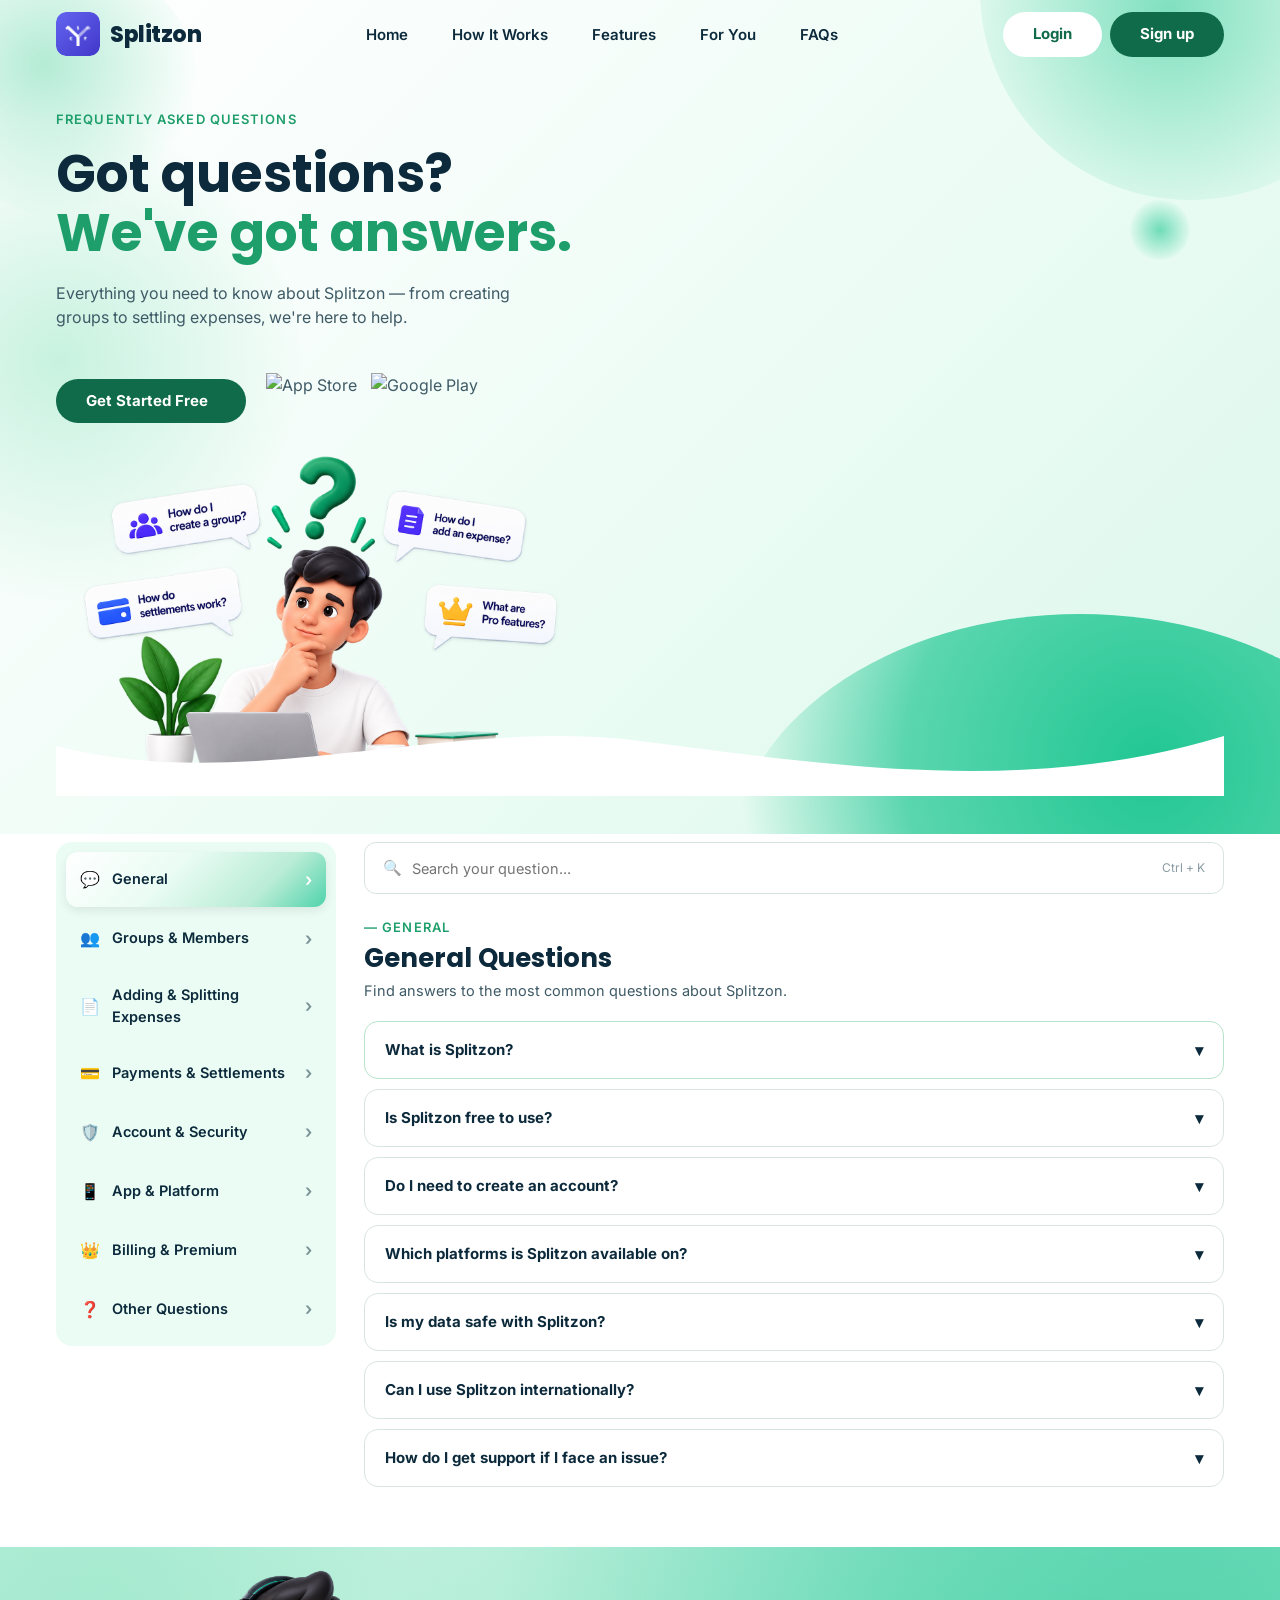
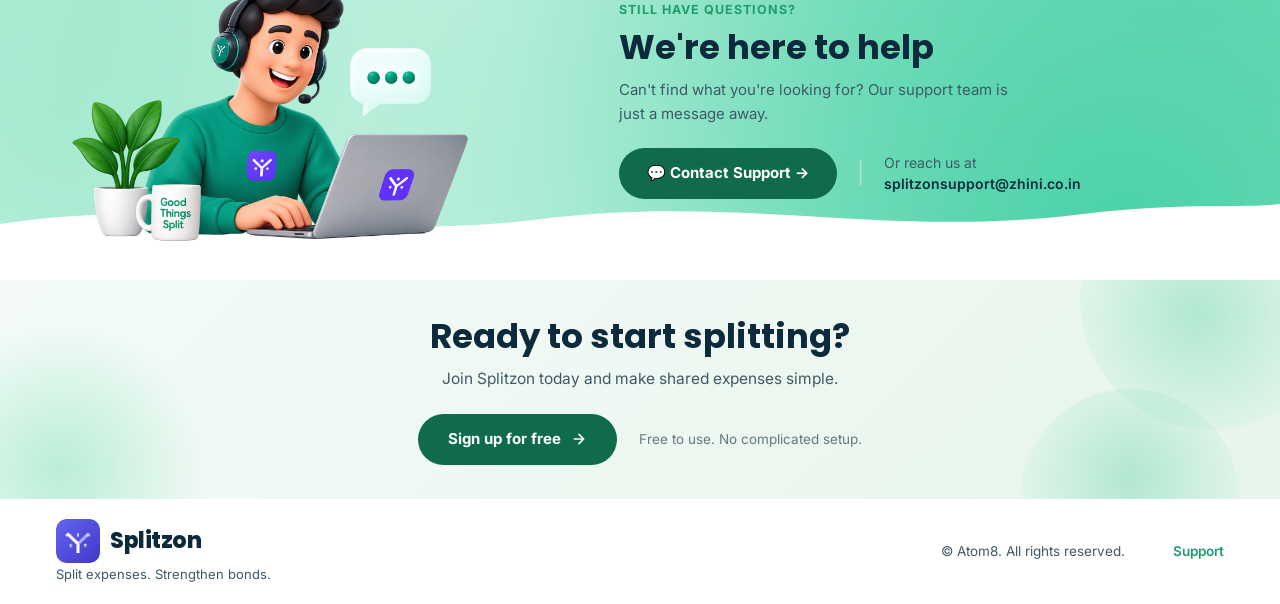
==== commit 2f5b497a: "updated code" ====
--- a/faq.html
+++ b/faq.html
@@ -80,10 +80,13 @@
       <p class="hero-desc">Everything you need to know about Splitzon — from creating groups to settling expenses, we're here to help.</p>
       <div class="faq-hero-btns">
     <a href="#" class="btn-signup">Get Started Free <span class="btn-arrow"></span></a>
-        </div>
         <div class="store-badges">
-        <a href="#"><img src="assets/images/app_store.png" alt="Download on App Store" class="badge-img"></a>
-        <a href="#"><img src="assets/images/play_store_badge.png" alt="Get it on Google Play" class="badge-img"></a>
+          <a href="https://apps.apple.com/in/app/splitzon/id6780897945" target="_blank" rel="noopener">
+            <img src="appstore.png" class="badge-img" alt="App Store">
+          </a>
+          <a href="https://play.google.com/store/apps/details?id=com.zhini.splitzon" target="_blank" rel="noopener">
+            <img src="googleplay.png" class="badge-img" alt="Google Play">
+          </a>
         </div>
     </div>
     <div class="faq-hero-visual">
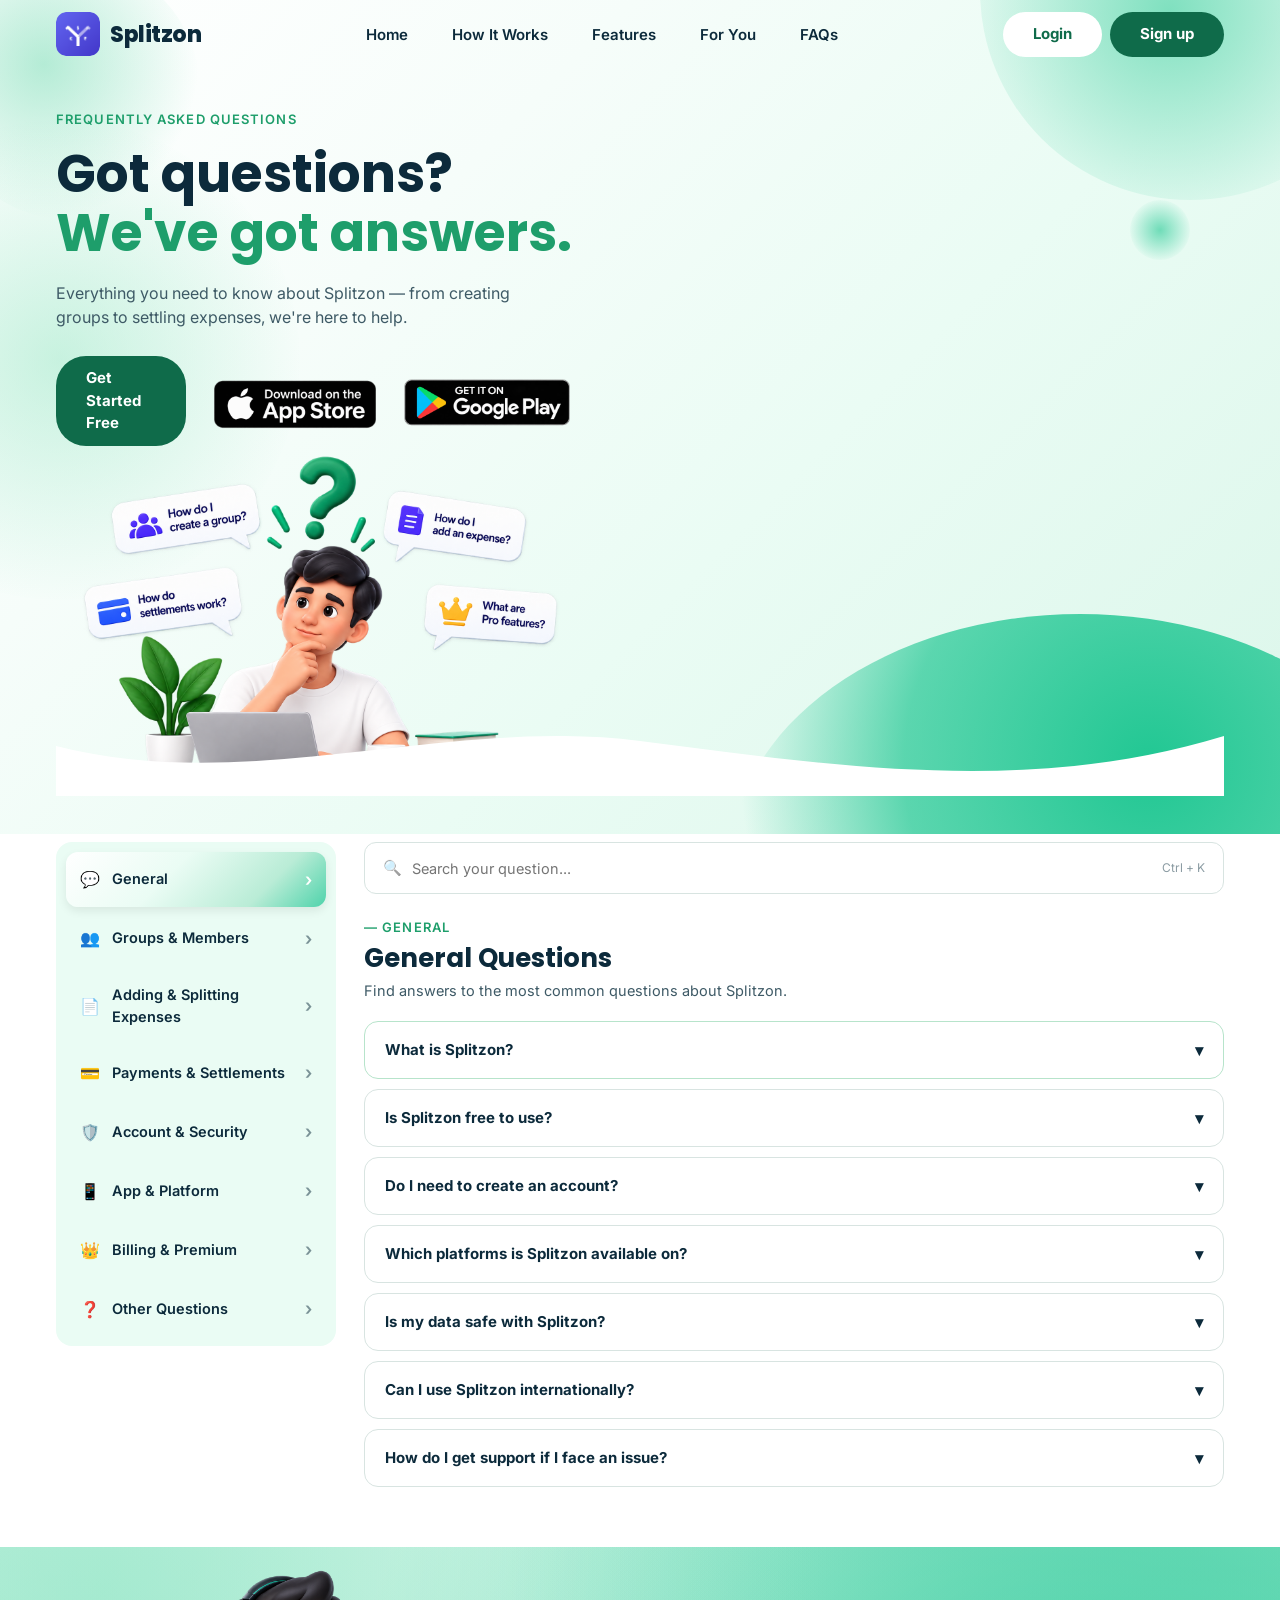
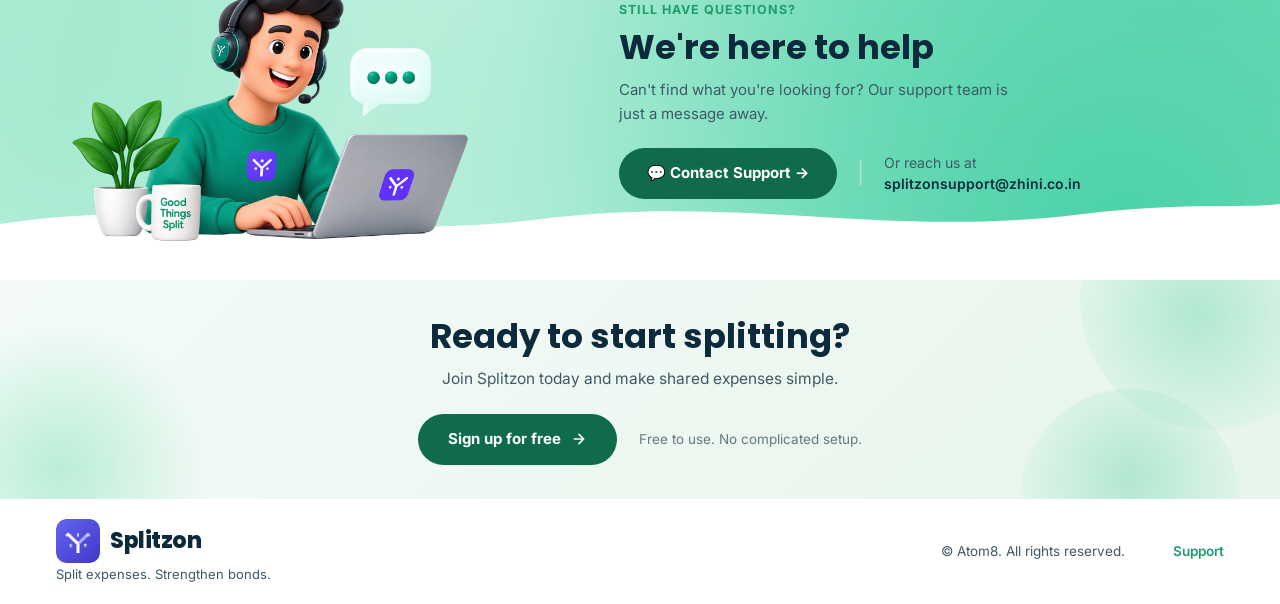
==== commit 3c5e7193: "updated code" ====
--- a/faq.html
+++ b/faq.html
@@ -82,10 +82,10 @@
     <a href="#" class="btn-signup">Get Started Free <span class="btn-arrow"></span></a>
         <div class="store-badges">
           <a href="https://apps.apple.com/in/app/splitzon/id6780897945" target="_blank" rel="noopener">
-            <img src="appstore.png" class="badge-img" alt="App Store">
+            <img src="assets/images/app_store.png" class="badge-img" alt="App Store">
           </a>
           <a href="https://play.google.com/store/apps/details?id=com.zhini.splitzon" target="_blank" rel="noopener">
-            <img src="googleplay.png" class="badge-img" alt="Google Play">
+            <img src="assets/images/play_store_badge.png" class="badge-img" alt="Google Play">
           </a>
         </div>
     </div>
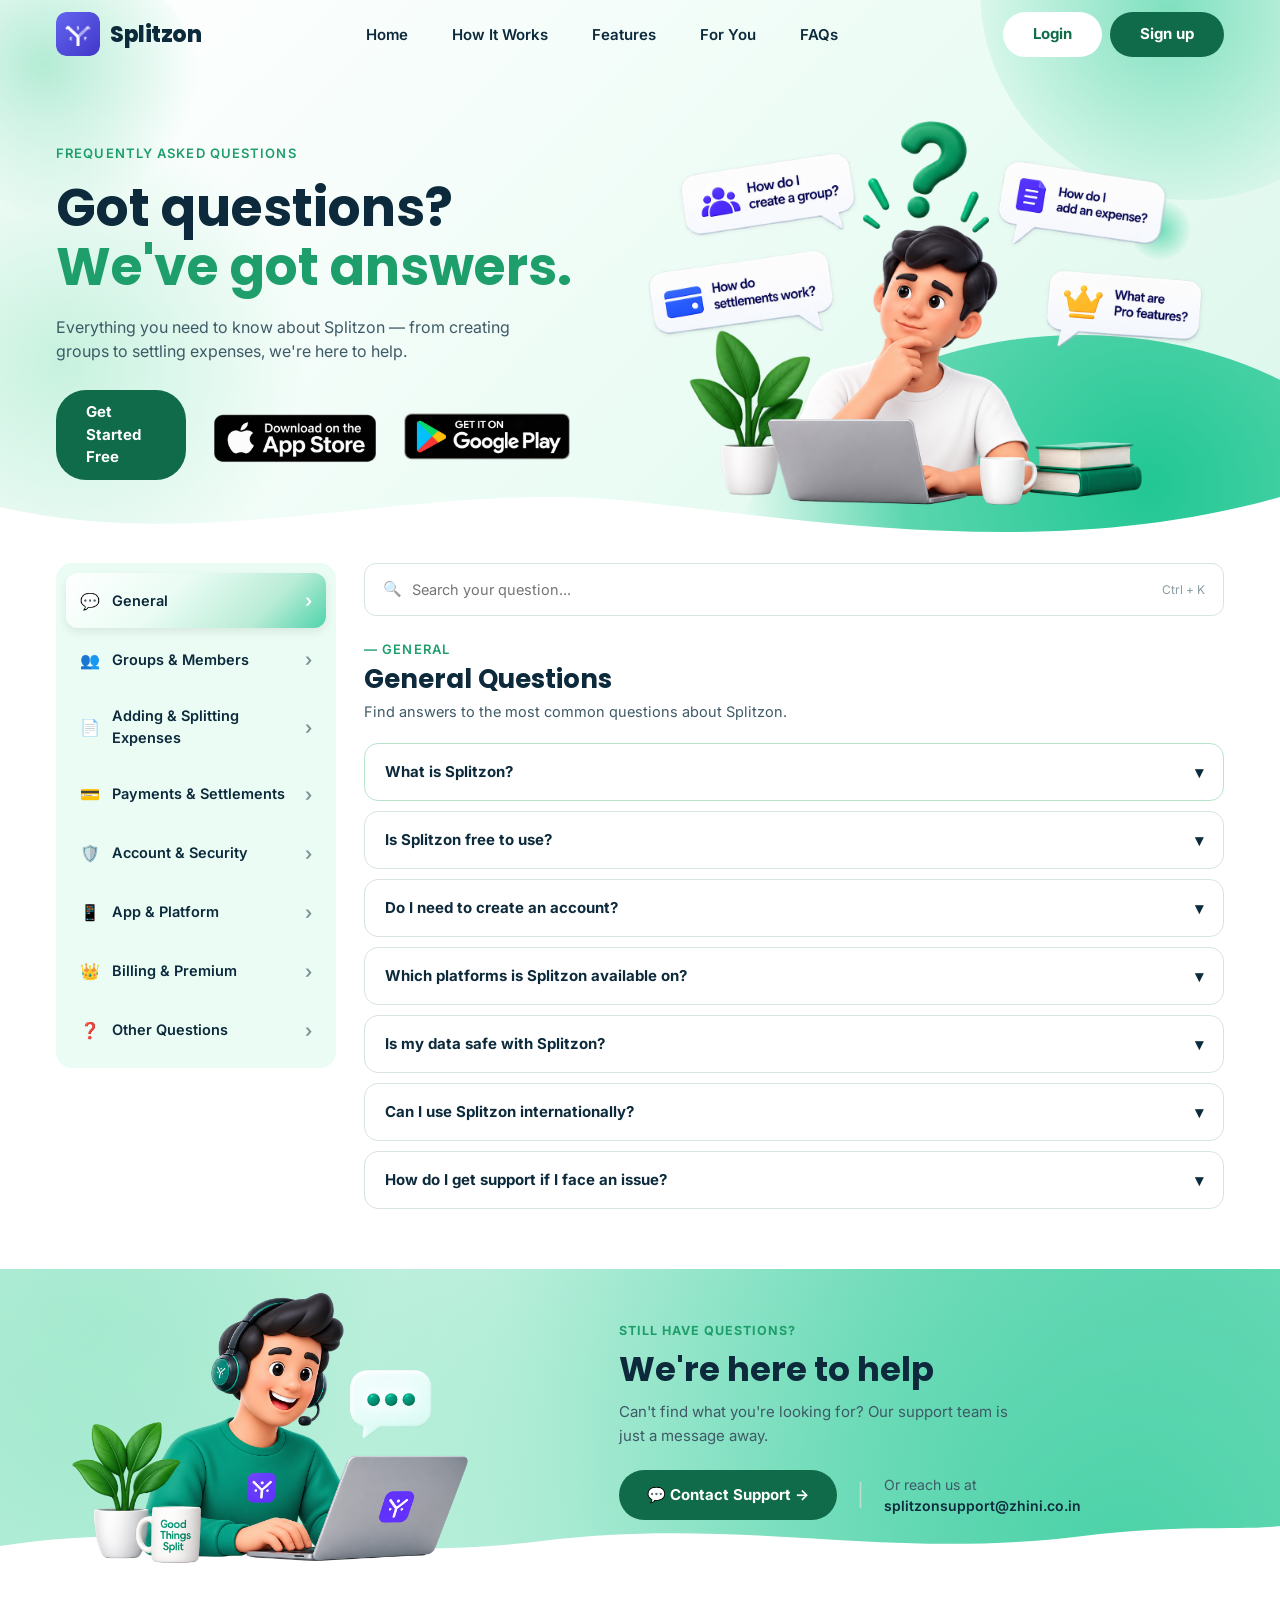
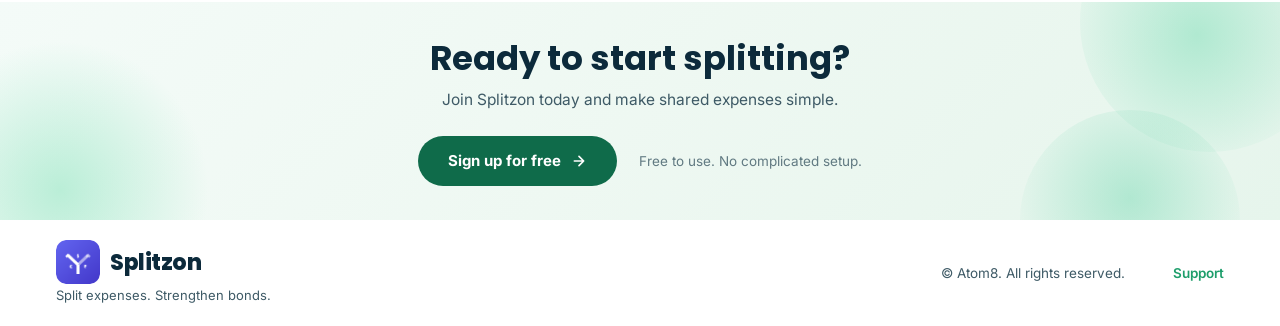
==== commit 8b285070: "updated code" ====
--- a/faq.html
+++ b/faq.html
@@ -78,8 +78,8 @@
       <p class="eyebrow">FREQUENTLY ASKED QUESTIONS</p>
       <h1 class="hero-heading">Got questions?<br><span class="accent-green">We've got answers.</span></h1>
       <p class="hero-desc">Everything you need to know about Splitzon — from creating groups to settling expenses, we're here to help.</p>
-      <div class="faq-hero-btns">
-    <a href="#" class="btn-signup">Get Started Free <span class="btn-arrow"></span></a>
+            <div class="faq-hero-btns">
+        <a href="#" class="btn-signup">Get Started Free <span class="btn-arrow"></span></a>
         <div class="store-badges">
           <a href="https://apps.apple.com/in/app/splitzon/id6780897945" target="_blank" rel="noopener">
             <img src="assets/images/app_store.png" class="badge-img" alt="App Store">
@@ -88,11 +88,12 @@
             <img src="assets/images/play_store_badge.png" class="badge-img" alt="Google Play">
           </a>
         </div>
+      </div>
     </div>
     <div class="faq-hero-visual">
       <img src="assets/images/person_laptop.png" alt="Thinking character" class="faq-hero-img">
     </div>
-  </div>
+    </div>
     <div class="faq-hero-wave">
     <svg viewBox="0 0 1440 90" preserveAspectRatio="none" xmlns="http://www.w3.org/2000/svg">
       <path fill="#ffffff" d="M0,40 C240,90 480,10 720,35 C960,60 1200,90 1440,30 L1440,100 L0,100 Z"/>
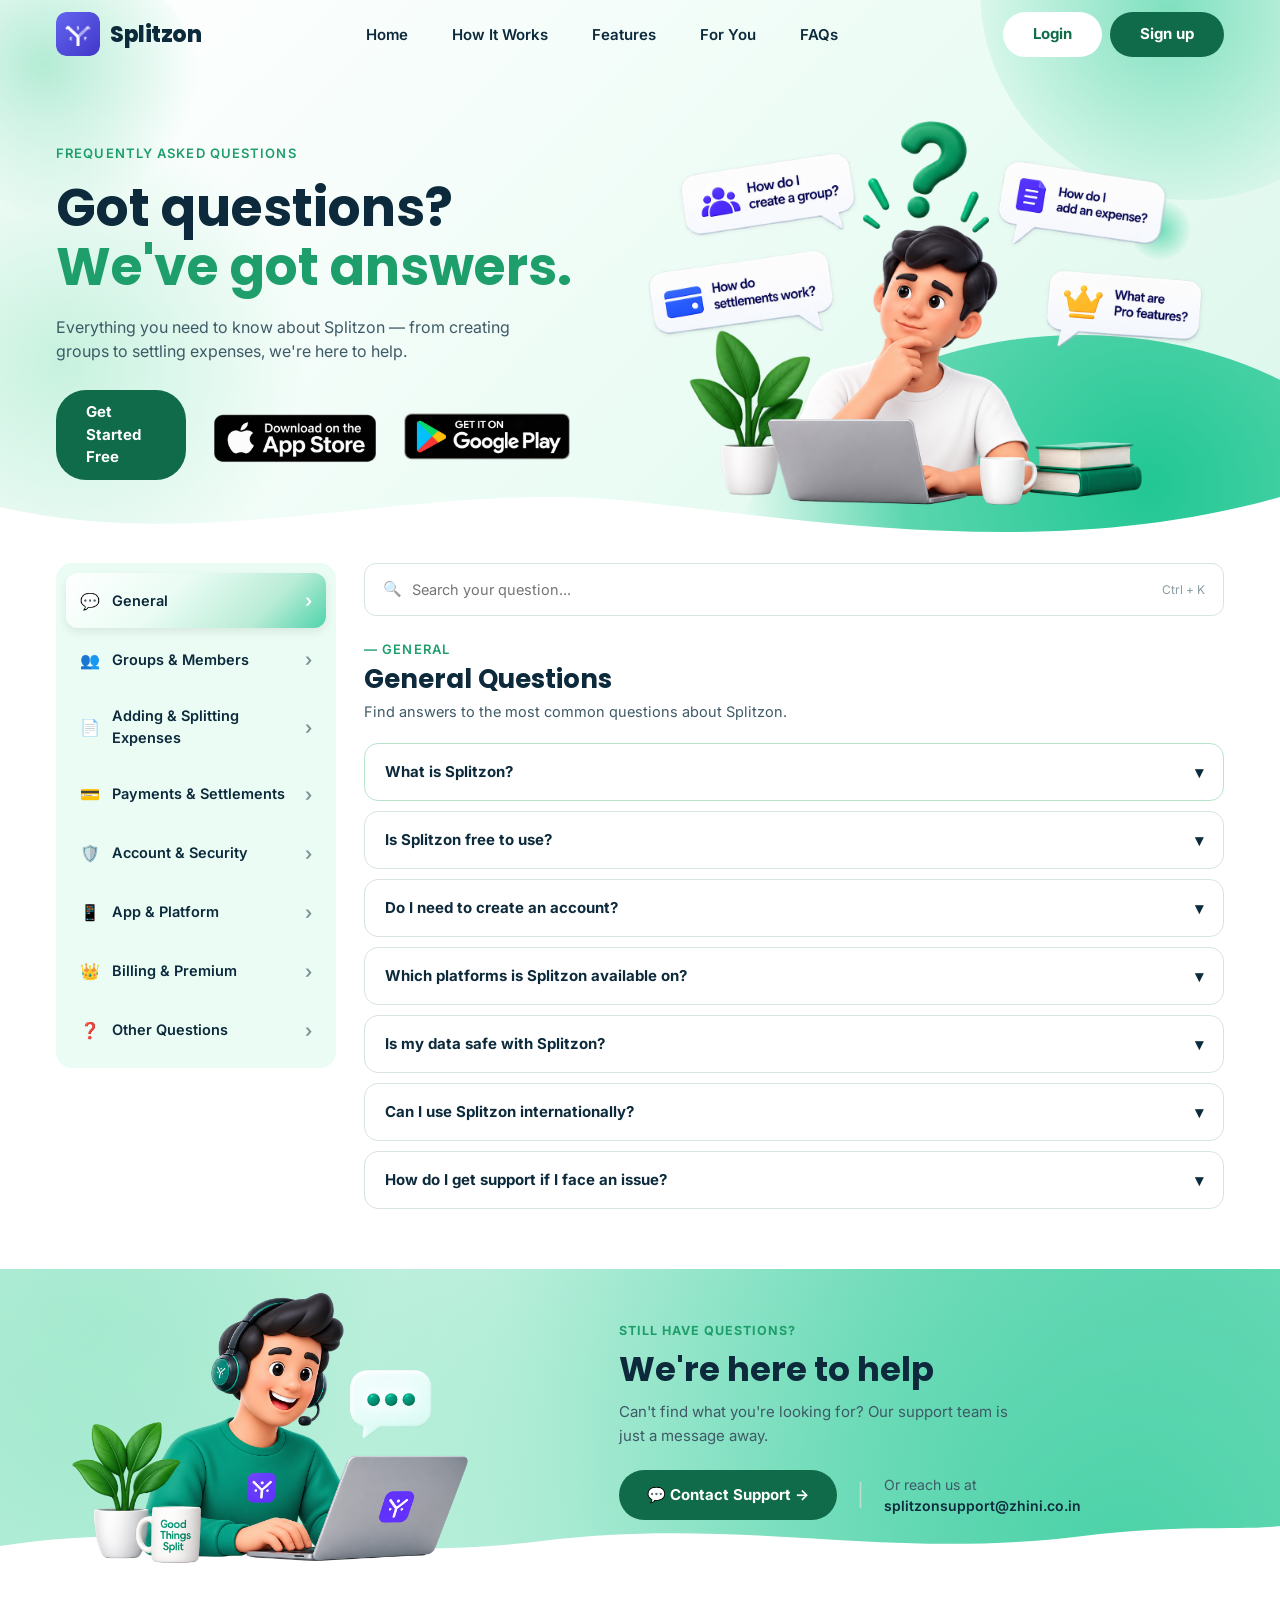
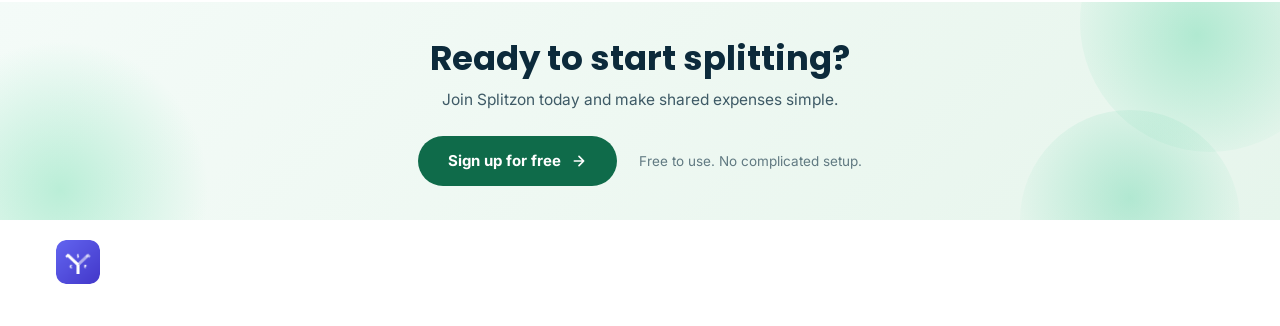
==== commit 88e67eab: "updated code" ====
--- a/faq.html
+++ b/faq.html
@@ -4,6 +4,8 @@
 <meta charset="UTF-8">
 <meta name="viewport" content="width=device-width, initial-scale=1.0">
 <title>FAQs — Splitzon</title>
+<link rel="icon" type="image/png" href="assets/images/logo.png">
+<link rel="shortcut icon" type="image/png" href="assets/images/logo.png">
 <link rel="preconnect" href="https://fonts.googleapis.com">
 <link href="https://fonts.googleapis.com/css2?family=Inter:wght@400;500;600;700&family=Poppins:wght@600;700;800&display=swap" rel="stylesheet">
 <link rel="stylesheet" href="css/styles.css">
--- a/css/styles.css
+++ b/css/styles.css
@@ -447,23 +447,55 @@
   .hero-heading { font-size: 34px; }
 
   /* Show a simplified centered phone mockup instead of the full laptop stack */
+   /* ================= MOBILE HERO MOCKUPS ================= */
+
   .hero-visual {
-    display: none;
-  }
+    position: relative;
+    display: block;
+    width: 100%;
+    min-width: 0;
+    height: 390px;
+    padding: 0;
+    margin-top: -20px;
+    z-index: 1;
+  }
+
   .mockup-stack {
-    position: static;
-    width: auto;
-    height: auto;
-  }
-  .laptop-mockup,
-  .float-card,
-  .card-telegram,
-  .card-currency,
-  .card-notify {
-    display: none;
-  }
+    position: relative;
+    width: 100%;
+    height: 100%;
+  }
+
+  /* Laptop - background */
+  .laptop-mockup {
+    display: block;
+    position: absolute;
+    top: 0;
+    right: -2%;
+    left: auto;
+    width: 94%;
+    max-width: none;
+    margin: 0;
+    z-index: 1;
+    filter: drop-shadow(0 15px 20px rgba(0,0,0,0.2));
+  }
+
+  /* Phone - foreground */
   .phone-mockup {
-    display: none;
+    display: block;
+    position: absolute;
+    top: 72px;
+    left: 2%;
+    width: 34%;
+    max-width: 230px;
+    margin: 0;
+    z-index: 2;
+    filter: drop-shadow(0 15px 20px rgba(0,0,0,0.2));
+  }
+
+    /* Hide floating cards on mobile */
+  .hero-visual .float-card {
+    display: none !important;
   }
 
   /* Trust strip: stack vertically so text never gets clipped */
@@ -472,6 +504,7 @@
     align-items: flex-start;
     gap: 12px;
     padding: 16px 20px 20px;
+    margin-top: -120px;
   }
   .trust-item { white-space: normal; }
   .trust-separator { display: none; }
--- a/css/faq.css
+++ b/css/faq.css
@@ -88,7 +88,7 @@
 .faq-hero-inner {
   display: flex;
   align-items: center;
-  justify-content: space-between;
+  justify-content: flex-start;
   gap: 40px;
   flex-wrap: wrap;
   max-width: 1300px;
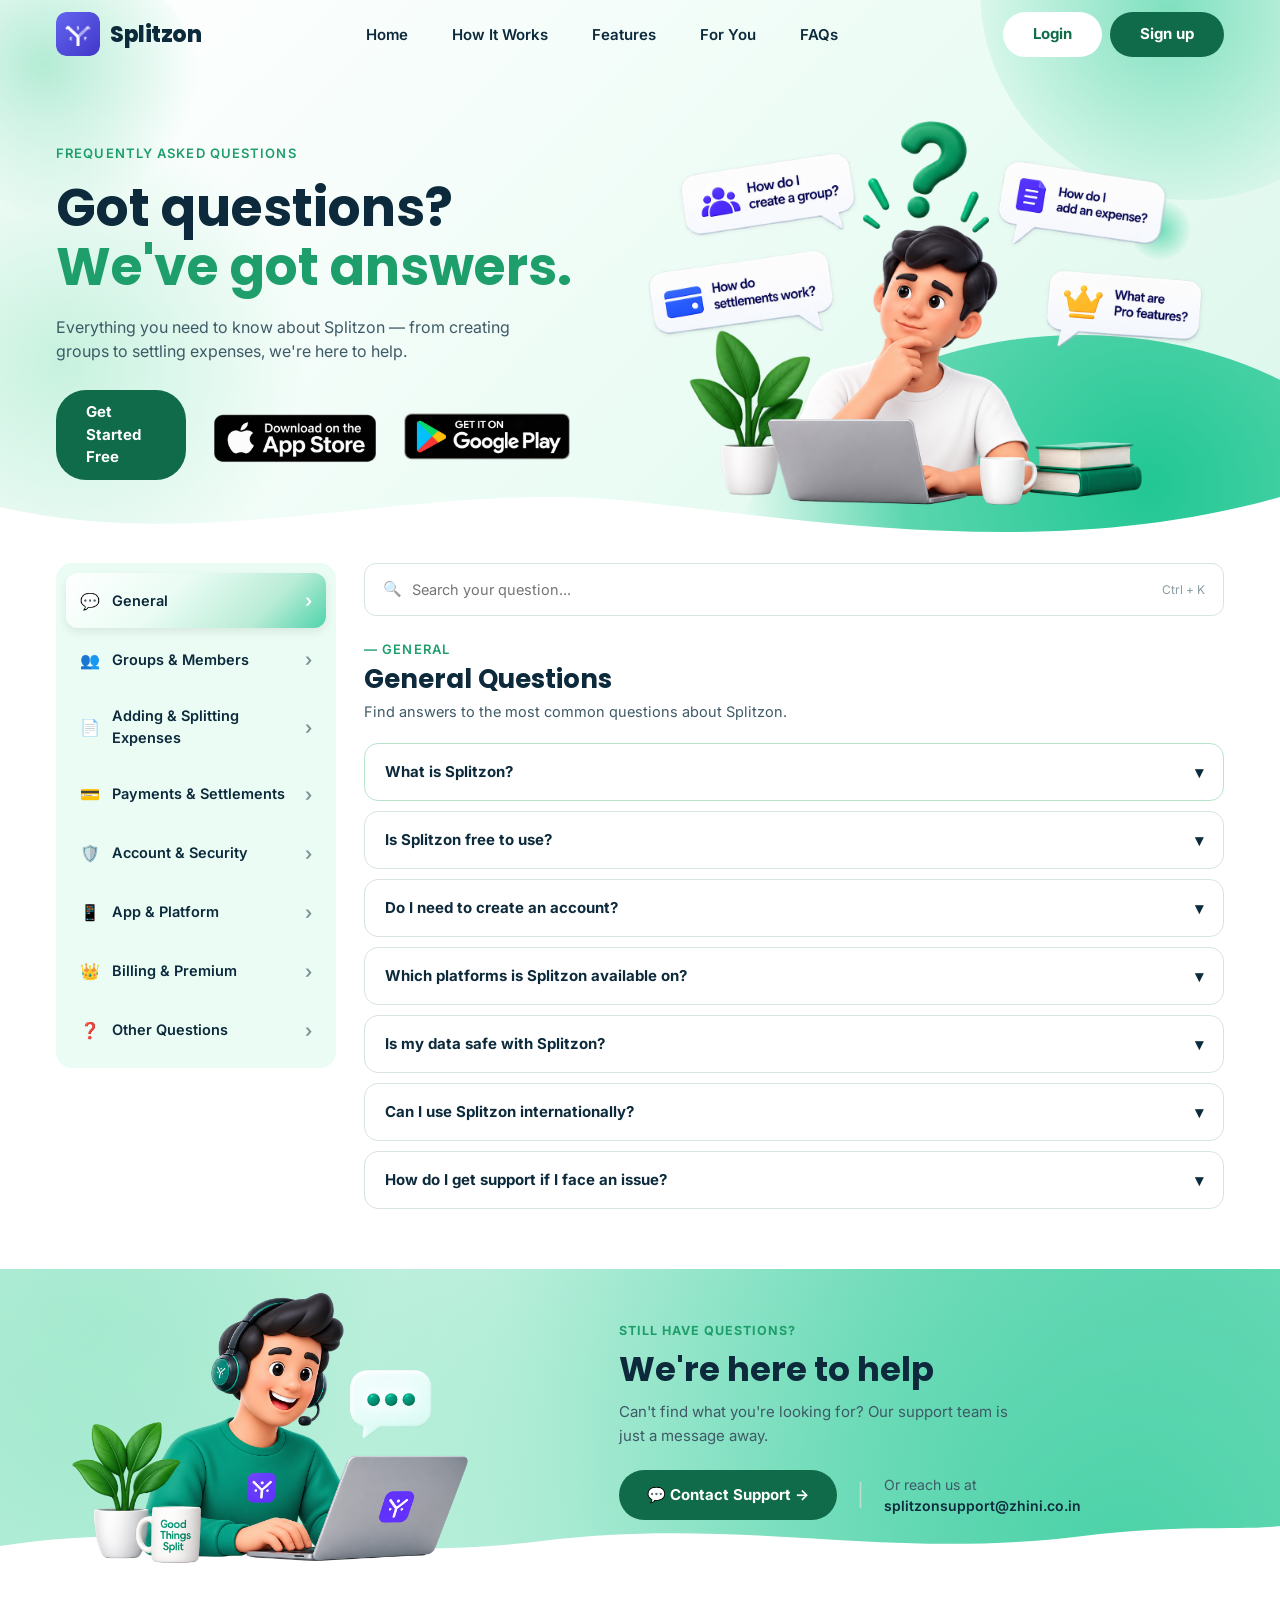
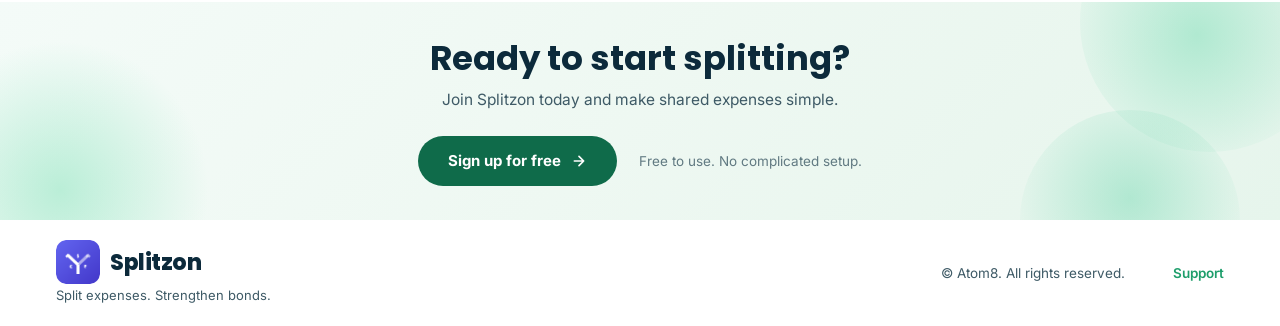
==== commit 0676b372: "login and signup" ====
--- a/faq.html
+++ b/faq.html
@@ -651,6 +651,34 @@
   </div>
 </footer>
 
+<script
+  data-embed-id="25a9c2c9-5850-4533-ae11-9e9eada6b7a9"
+  data-base-api-url="http://localhost:5001/api/embed"
+
+  data-chat-icon="magic"
+data-button-color="#2563EB"
+
+  data-assistant-name="Splitzon AI"
+  data-brand-image-url="assets/images/logo.png"
+  data-assistant-icon="assets/images/logo.png"
+  data-sponsor-text="Powered by Atom8"
+
+  data-greeting="Hi! 👋 I'm Splitzon AI. How can I help you today?"
+
+  data-default-messages="How do I create a group?,How do I split an expense?,How do I settle a balance?,Is Splitzon free to use?"
+
+  data-send-message-text="Ask Splitzon AI..."
+
+  data-position="bottom-right"
+
+  data-user-bg-color="#2563EB"
+  data-assistant-bg-color="#F5F7FA"
+
+  data-window-width="380px"
+  data-window-height="600px"
+
+  src="http://localhost:5001/embed/anythingllm-chat-widget.min.js"
+></script>
 <script src="js/script.js"></script>
 <script src="js/mobile-menu.js"></script>
 </body>
